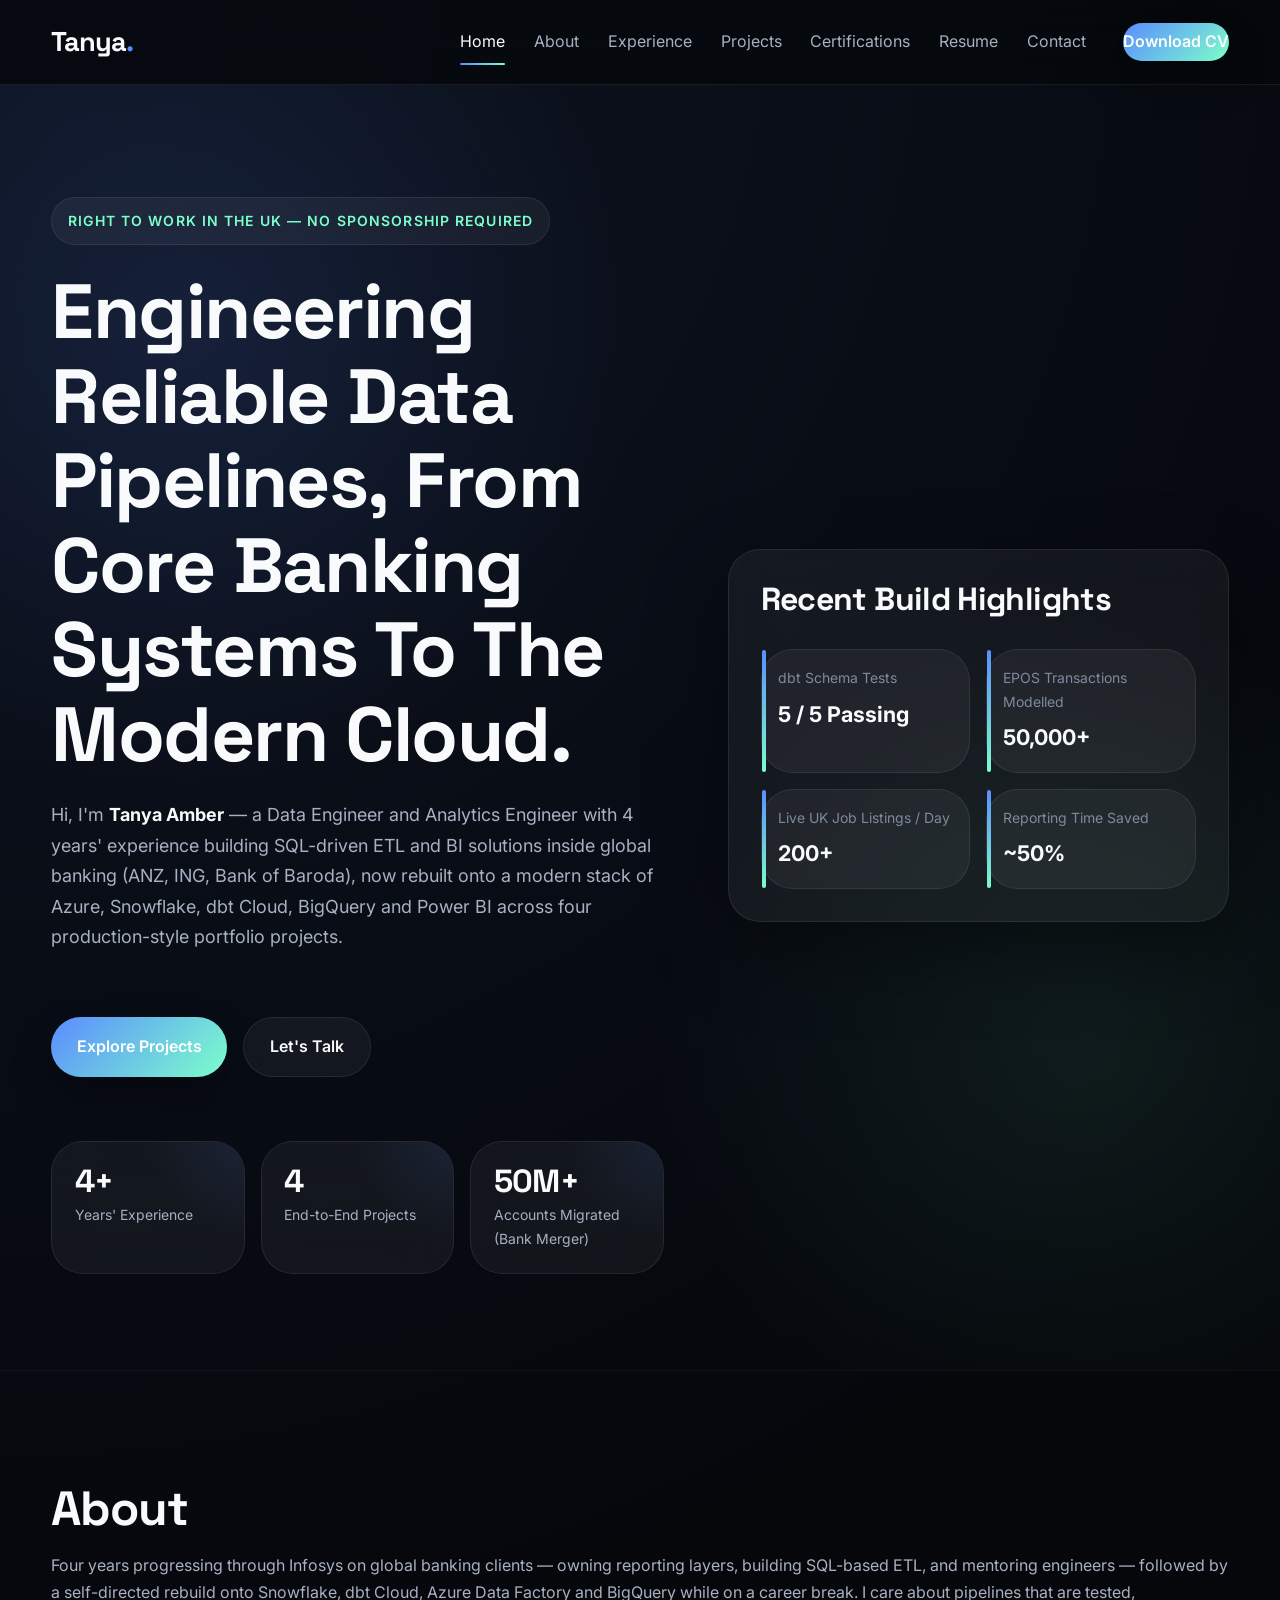
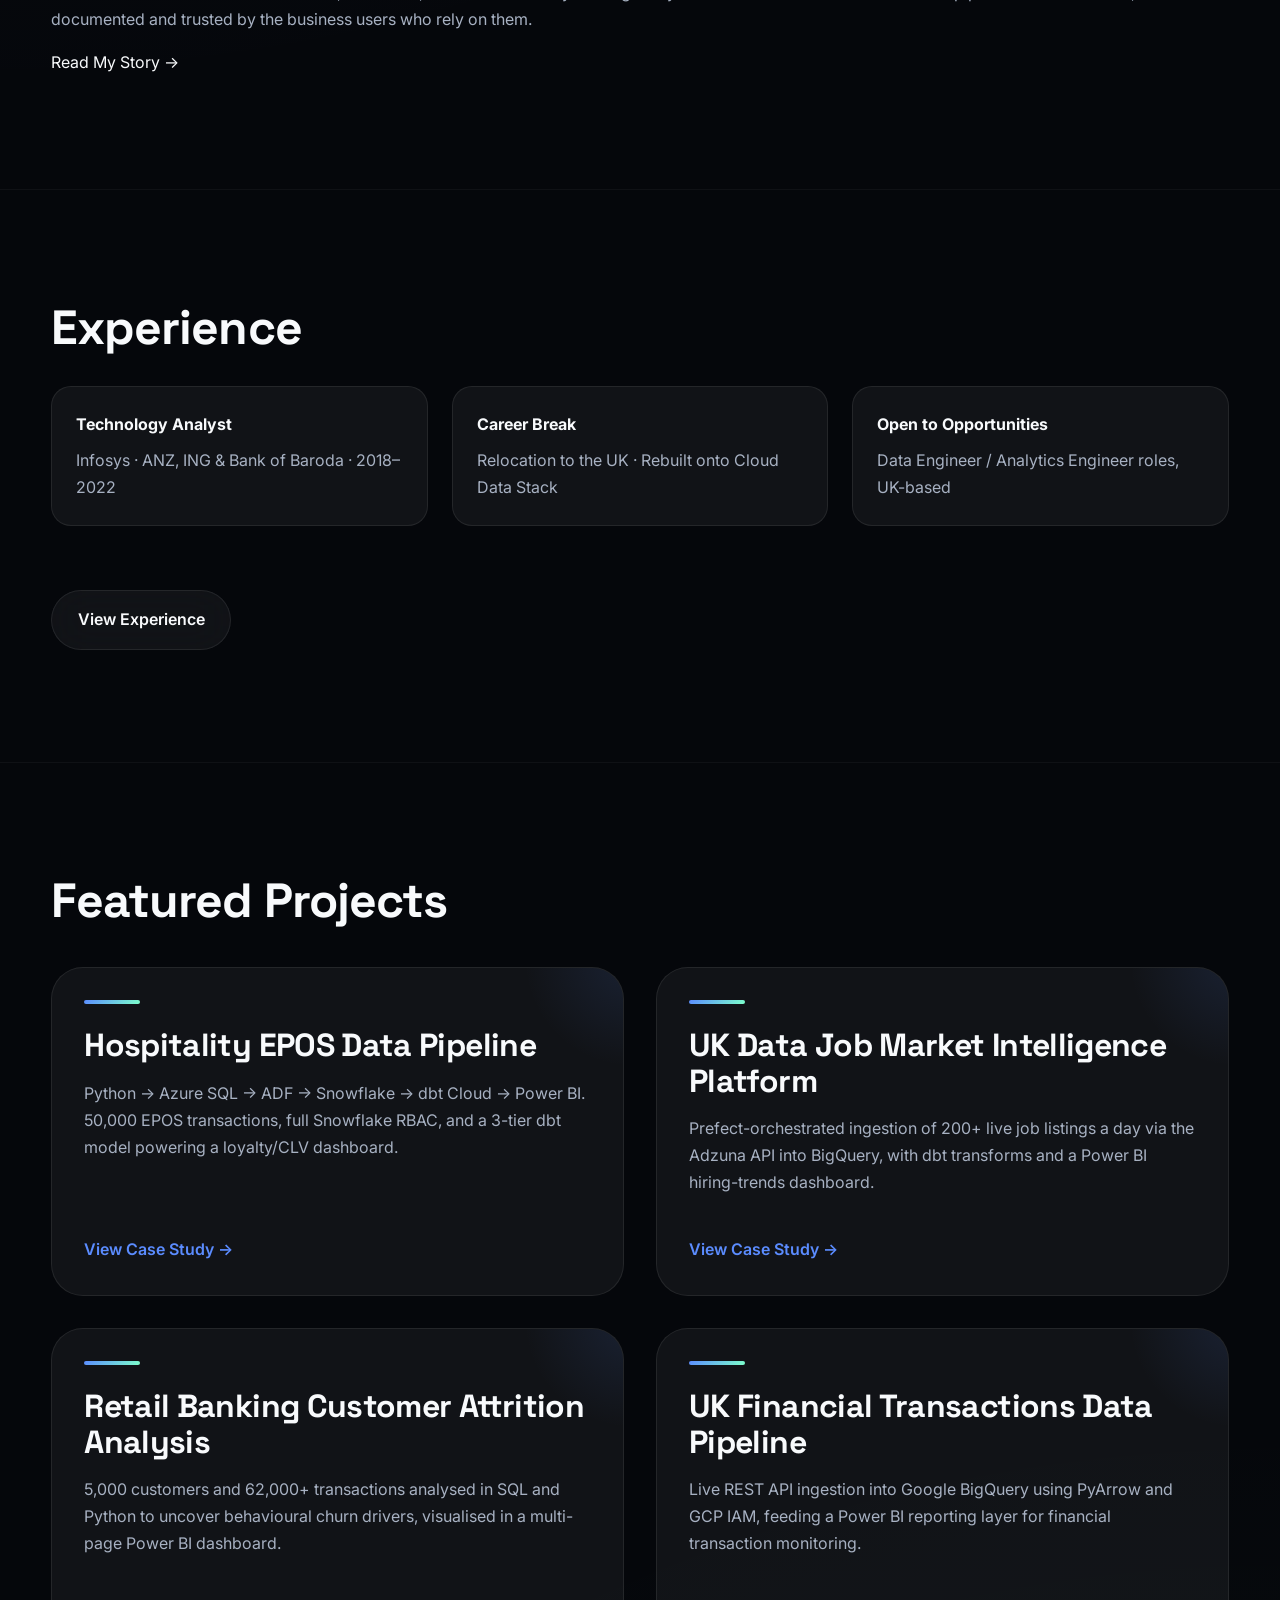
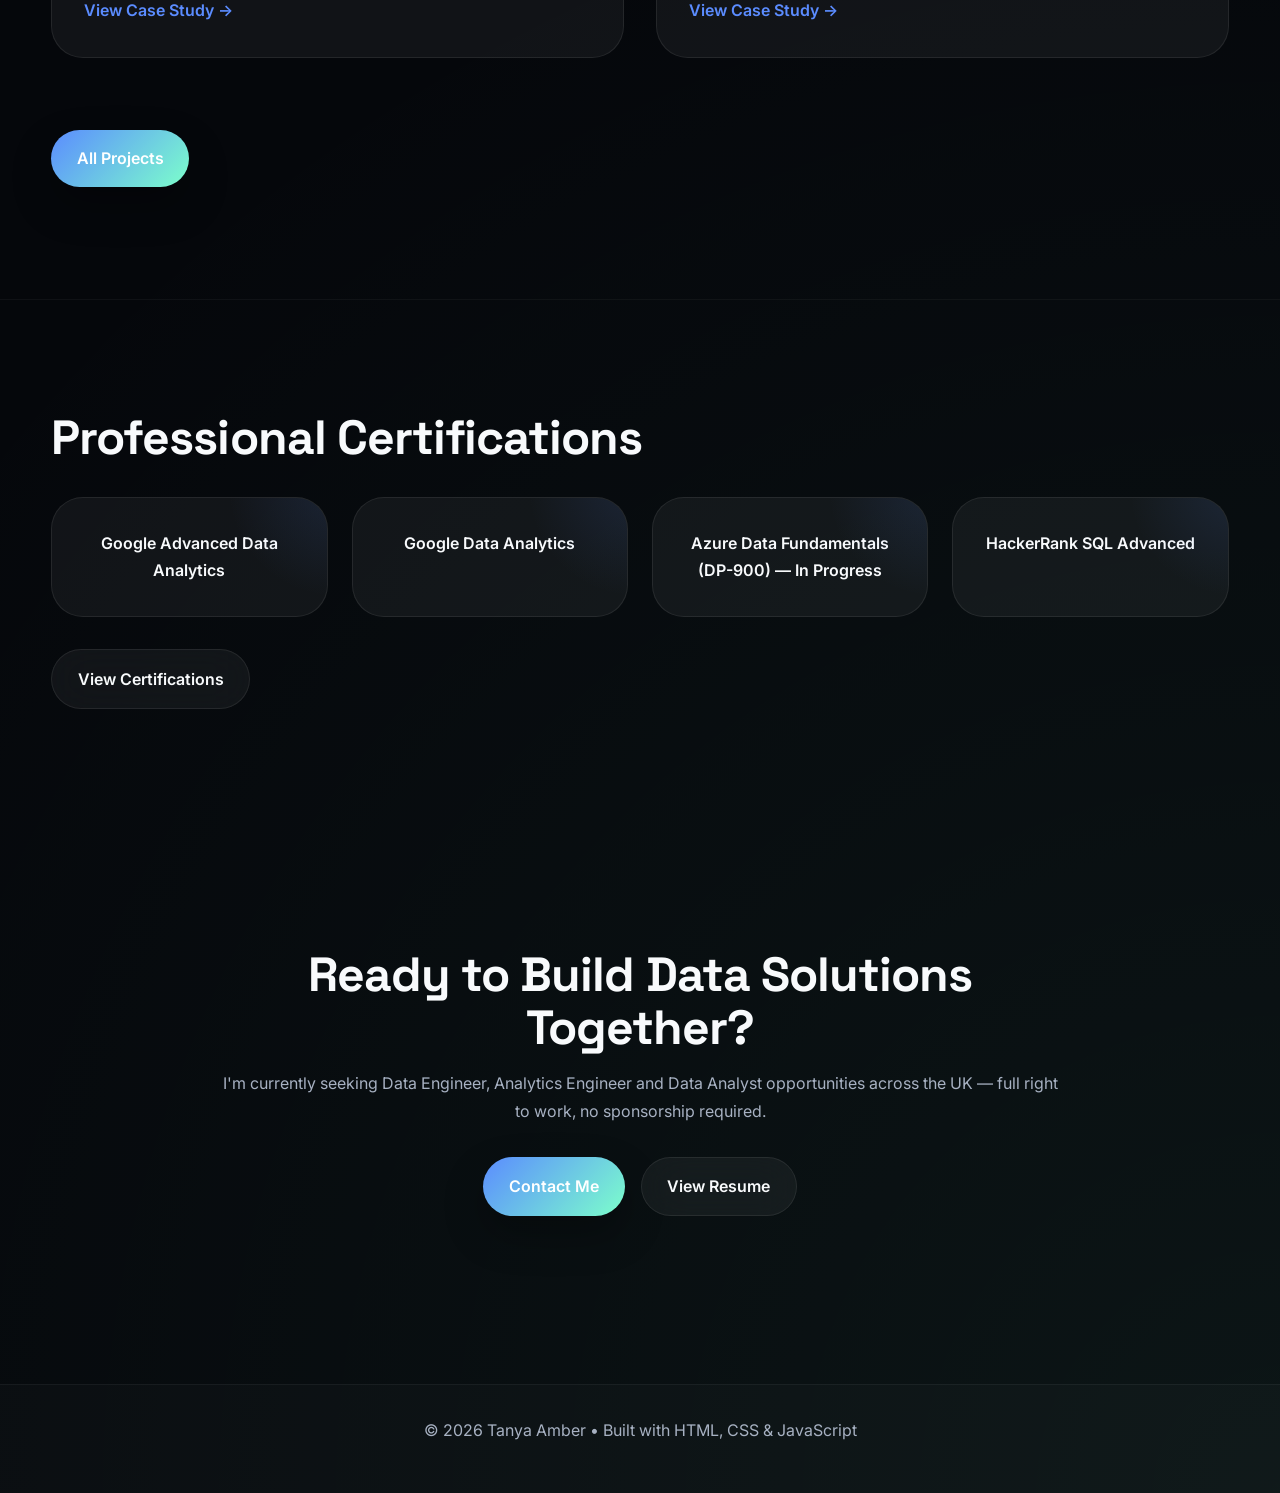
==== index.html @ 72c8accc "Initial commit" ====
<!DOCTYPE html>
<html lang="en">
<head>
<meta charset="UTF-8">
<meta name="viewport" content="width=device-width, initial-scale=1.0">
<meta name="description" content="Tanya Amber — Data Engineer & Analytics Engineer. 4 years' banking ETL experience (ANZ, ING, Bank of Baroda) plus modern cloud projects across Azure, Snowflake, dbt and Power BI. Open to UK roles, no sponsorship required.">
<title>Tanya Amber | Data Engineer & Analytics Engineer</title>

<link rel="icon" href="data:image/svg+xml,%3Csvg xmlns='http://www.w3.org/2000/svg' viewBox='0 0 64 64'%3E%3Crect width='64' height='64' rx='14' fill='%23111827'/%3E%3Ctext x='32' y='44' font-family='Arial,sans-serif' font-size='34' font-weight='700' fill='%235B8CFF' text-anchor='middle'%3ET%3C/text%3E%3C/svg%3E">

<link rel="preconnect" href="https://fonts.googleapis.com">
<link rel="preconnect" href="https://fonts.gstatic.com" crossorigin>
<link href="https://fonts.googleapis.com/css2?family=Inter:wght@300;400;500;600;700;800&family=Space+Grotesk:wght@500;600;700&display=swap" rel="stylesheet">

<link rel="stylesheet" href="css/variables.css">
<link rel="stylesheet" href="css/base.css">
<link rel="stylesheet" href="css/layout.css">
<link rel="stylesheet" href="css/components.css">
<link rel="stylesheet" href="css/home.css">
<link rel="stylesheet" href="css/responsive.css">
</head>
<body>

<header class="site-header">
<div class="container">
<a class="logo" href="index.html">Tanya<span>.</span></a>

<button class="nav-toggle" id="navToggle" aria-label="Toggle navigation" aria-expanded="false">
<span></span><span></span><span></span>
</button>

<nav id="siteNav">
<a class="active" href="index.html">Home</a>
<a href="about.html">About</a>
<a href="experience.html">Experience</a>
<a href="projects.html">Projects</a>
<a href="certifications.html">Certifications</a>
<a href="resume.html">Resume</a>
<a href="contact.html">Contact</a>
<a class="button primary nav-cta" href="assets/resume/Tanya-Amber-Resume.pdf">Download CV</a>
</nav>

</div>
</header>

<main>

<section class="hero">
<div class="container hero-grid">

<div class="hero-content">

<div class="eyebrow">RIGHT TO WORK IN THE UK — NO SPONSORSHIP REQUIRED</div>

<h1>Engineering Reliable Data Pipelines, From Core Banking Systems To The Modern Cloud.</h1>

<p class="lead">
Hi, I'm <strong>Tanya Amber</strong> — a Data Engineer and Analytics Engineer with
4 years' experience building SQL-driven ETL and BI solutions inside global banking
(ANZ, ING, Bank of Baroda), now rebuilt onto a modern stack of Azure, Snowflake,
dbt Cloud, BigQuery and Power BI across four production-style portfolio projects.
</p>

<div class="hero-actions">
<a class="button primary" href="projects.html">Explore Projects</a>
<a class="button secondary" href="contact.html">Let's Talk</a>
</div>

<div class="hero-metrics">

<div class="metric">
<h2>4+</h2>
<p>Years' Experience</p>
</div>

<div class="metric">
<h2>4</h2>
<p>End-to-End Projects</p>
</div>

<div class="metric">
<h2>50M+</h2>
<p>Accounts Migrated (Bank Merger)</p>
</div>

</div>

</div>

<div class="hero-dashboard">

<div class="dashboard">
<h3>Recent Build Highlights</h3>

<div class="kpis">
<div class="kpi">
<span>dbt Schema Tests</span>
<strong>5 / 5 Passing</strong>
</div>

<div class="kpi">
<span>EPOS Transactions Modelled</span>
<strong>50,000+</strong>
</div>

<div class="kpi">
<span>Live UK Job Listings / Day</span>
<strong>200+</strong>
</div>

<div class="kpi">
<span>Reporting Time Saved</span>
<strong>~50%</strong>
</div>
</div>

</div>

</div>

</div>
</section>

<section class="preview">
<div class="container">

<h2>About</h2>
<p>
Four years progressing through Infosys on global banking clients — owning reporting
layers, building SQL-based ETL, and mentoring engineers — followed by a self-directed
rebuild onto Snowflake, dbt Cloud, Azure Data Factory and BigQuery while on a career
break. I care about pipelines that are tested, documented and trusted by the business
users who rely on them.
</p>

<a class="text-link" href="about.html">Read My Story →</a>

</div>
</section>

<section class="preview">
<div class="container">

<h2>Experience</h2>

<div class="timeline-preview">

<div>
<strong>Technology Analyst</strong>
<p>Infosys · ANZ, ING & Bank of Baroda · 2018–2022</p>
</div>

<div>
<strong>Career Break</strong>
<p>Relocation to the UK · Rebuilt onto Cloud Data Stack</p>
</div>

<div>
<strong>Open to Opportunities</strong>
<p>Data Engineer / Analytics Engineer roles, UK-based</p>
</div>

</div>

<a class="button secondary" href="experience.html">View Experience</a>

</div>
</section>

<section class="preview">
<div class="container">

<h2>Featured Projects</h2>

<div class="project-grid">

<article class="project-card">
<h3>Hospitality EPOS Data Pipeline</h3>
<p>Python → Azure SQL → ADF → Snowflake → dbt Cloud → Power BI. 50,000 EPOS transactions, full Snowflake RBAC, and a 3-tier dbt model powering a loyalty/CLV dashboard.</p>
<a href="projects/hospitality-epos-pipeline.html">View Case Study →</a>
</article>

<article class="project-card">
<h3>UK Data Job Market Intelligence Platform</h3>
<p>Prefect-orchestrated ingestion of 200+ live job listings a day via the Adzuna API into BigQuery, with dbt transforms and a Power BI hiring-trends dashboard.</p>
<a href="projects/uk-data-job-market-platform.html">View Case Study →</a>
</article>

<article class="project-card">
<h3>Retail Banking Customer Attrition Analysis</h3>
<p>5,000 customers and 62,000+ transactions analysed in SQL and Python to uncover behavioural churn drivers, visualised in a multi-page Power BI dashboard.</p>
<a href="projects/retail-banking.html">View Case Study →</a>
</article>

<article class="project-card">
<h3>UK Financial Transactions Data Pipeline</h3>
<p>Live REST API ingestion into Google BigQuery using PyArrow and GCP IAM, feeding a Power BI reporting layer for financial transaction monitoring.</p>
<a href="projects/uk-financial-data-pipeline.html">View Case Study →</a>
</article>

</div>

<a class="button primary" href="projects.html">All Projects</a>

</div>
</section>

<section class="preview">
<div class="container">

<h2>Professional Certifications</h2>

<div class="cert-grid">
<div class="cert-card">Google Advanced Data Analytics</div>
<div class="cert-card">Google Data Analytics</div>
<div class="cert-card">Azure Data Fundamentals (DP-900) — In Progress</div>
<div class="cert-card">HackerRank SQL Advanced</div>
</div>

<a class="button secondary" href="certifications.html">View Certifications</a>

</div>
</section>

<section class="cta">
<div class="container">

<h2>Ready to Build Data Solutions Together?</h2>

<p>
I'm currently seeking Data Engineer, Analytics Engineer and Data Analyst
opportunities across the UK — full right to work, no sponsorship required.
</p>

<div class="hero-actions">
<a class="button primary" href="contact.html">Contact Me</a>
<a class="button secondary" href="resume.html">View Resume</a>
</div>

</div>
</section>

</main>

<footer class="site-footer">
<div class="container">
<p>© 2026 Tanya Amber • Built with HTML, CSS &amp; JavaScript</p>
</div>
</footer>

<script src="js/main.js"></script>
<script src="js/animations.js"></script>

</body>
</html>
---- css/variables.css ----
/* ==========================================================
   variables.css
   Premium Design System v1.0
   ========================================================== */

:root{

  /* Brand */
  --color-primary:#5B8CFF;
  --color-primary-hover:#4A79F2;
  --color-accent:#7CFFCB;

  /* Background */
  --color-bg:#05070B;
  --color-bg-soft:#0B1017;
  --color-surface:#111827;
  --color-surface-2:#182230;

  /* Text */
  --color-text:#F8FAFC;
  --color-text-muted:#A7B1C2;
  --color-text-soft:#7F8A9C;

  /* Borders */
  --color-border:rgba(255,255,255,.08);
  --color-border-strong:rgba(255,255,255,.16);

  /* Glass */
  --glass-bg:rgba(255,255,255,.05);
  --glass-bg-hover:rgba(255,255,255,.08);
  --glass-blur:22px;

  /* Gradients */
  --gradient-primary:linear-gradient(135deg,#5B8CFF 0%,#7CFFCB 100%);
  --gradient-dark:linear-gradient(180deg,#111827,#05070B);

  /* Typography */
  --font-heading:"Space Grotesk",sans-serif;
  --font-body:"Inter",sans-serif;

  --fs-xs:.75rem;
  --fs-sm:.875rem;
  --fs-base:1rem;
  --fs-lg:1.125rem;
  --fs-xl:1.35rem;
  --fs-2xl:2rem;
  --fs-3xl:3rem;
  --fs-hero:clamp(3rem,6vw,5.75rem);

  --fw-regular:400;
  --fw-medium:500;
  --fw-semibold:600;
  --fw-bold:700;
  --fw-black:800;

  /* Layout */
  --container:1240px;
  --section-padding:7rem;
  --radius-sm:12px;
  --radius-md:20px;
  --radius-lg:32px;
  --radius-pill:999px;

  /* Shadows */
  --shadow-sm:0 8px 20px rgba(0,0,0,.18);
  --shadow-md:0 18px 40px rgba(0,0,0,.28);
  --shadow-lg:0 30px 80px rgba(0,0,0,.38);

  /* Motion */
  --ease:cubic-bezier(.22,1,.36,1);
  --transition-fast:.2s var(--ease);
  --transition:.35s var(--ease);
  --transition-slow:.6s var(--ease);

  /* Layers */
  --z-bg:-10;
  --z-base:1;
  --z-header:1000;
  --z-modal:5000;
}

/* Responsive scales */
@media (max-width:1024px){
  :root{
    --section-padding:5rem;
    --fs-hero:clamp(2.5rem,8vw,4.5rem);
  }
}

@media (max-width:768px){
  :root{
    --section-padding:4rem;
    --container:92vw;
  }
}
---- css/base.css ----
/* ==========================================================
   base.css
   Global Reset & Foundation
   Depends on: variables.css
   ========================================================== */

/* ---------- Reset ---------- */

*,
*::before,
*::after{
    margin:0;
    padding:0;
    box-sizing:border-box;
}

html{
    scroll-behavior:smooth;
    -webkit-text-size-adjust:100%;
}

body{
    font-family:var(--font-body);
    font-size:var(--fs-base);
    font-weight:var(--fw-regular);
    line-height:1.7;
    color:var(--color-text);
    background:
        radial-gradient(circle at top left, rgba(91,140,255,.10), transparent 35%),
        radial-gradient(circle at bottom right, rgba(124,255,203,.06), transparent 35%),
        var(--color-bg);
    overflow-x:hidden;
    min-height:100vh;
    text-rendering:optimizeLegibility;
}

/* ---------- Media ---------- */

img,
picture,
svg,
video{
    display:block;
    max-width:100%;
}

img{
    height:auto;
}

/* ---------- Links ---------- */

a{
    color:inherit;
    text-decoration:none;
    transition:var(--transition);
}

/* ---------- Lists ---------- */

ul,
ol{
    list-style:none;
}

/* ---------- Forms ---------- */

button,
input,
textarea,
select{
    font:inherit;
}

button{
    border:none;
    background:none;
    cursor:pointer;
}

input,
textarea,
select{
    background:transparent;
    color:inherit;
    outline:none;
}

/* ---------- Typography ---------- */

h1,h2,h3,h4,h5,h6{
    font-family:var(--font-heading);
    font-weight:var(--fw-bold);
    line-height:1.1;
    letter-spacing:-.02em;
}

h1{font-size:var(--fs-hero);}
h2{font-size:var(--fs-3xl);}
h3{font-size:var(--fs-2xl);}
h4{font-size:var(--fs-xl);}

p{
    color:var(--color-text-muted);
    margin-bottom:1rem;
}

strong{
    color:var(--color-text);
}

/* ---------- Selection ---------- */

::selection{
    background:var(--color-primary);
    color:#fff;
}

/* ---------- Scrollbar ---------- */

::-webkit-scrollbar{
    width:10px;
}

::-webkit-scrollbar-track{
    background:var(--color-bg-soft);
}

::-webkit-scrollbar-thumb{
    background:var(--color-primary);
    border-radius:999px;
}

::-webkit-scrollbar-thumb:hover{
    background:var(--color-primary-hover);
}

/* ---------- Layout ---------- */

.container{
    width:min(var(--container),92%);
    margin-inline:auto;
}

section{
    padding-block:var(--section-padding);
}

.lead{
    max-width:760px;
    font-size:var(--fs-lg);
    color:var(--color-text-muted);
}

.eyebrow{
    display:inline-flex;
    align-items:center;
    gap:.5rem;
    padding:.7rem 1rem;
    margin-bottom:1.5rem;
    border-radius:var(--radius-pill);
    border:1px solid var(--color-border);
    background:var(--glass-bg);
    backdrop-filter:blur(var(--glass-blur));
    color:var(--color-accent);
    font-size:var(--fs-sm);
    font-weight:var(--fw-semibold);
    letter-spacing:.08em;
    text-transform:uppercase;
}

/* ---------- Buttons ---------- */

.button{
    display:inline-flex;
    align-items:center;
    justify-content:center;
    gap:.6rem;
    padding:.95rem 1.6rem;
    border-radius:var(--radius-pill);
    font-weight:var(--fw-semibold);
    transition:var(--transition);
}

.button.primary{
    color:#fff;
    background:var(--gradient-primary);
    box-shadow:var(--shadow-md);
}

.button.primary:hover{
    transform:translateY(-3px);
}

.button.secondary{
    border:1px solid var(--color-border);
    background:var(--glass-bg);
    backdrop-filter:blur(var(--glass-blur));
}

.button.secondary:hover{
    background:var(--glass-bg-hover);
    transform:translateY(-3px);
}

/* ---------- Glass Utility ---------- */

.glass-card{
    background:var(--glass-bg);
    border:1px solid var(--color-border);
    border-radius:var(--radius-lg);
    backdrop-filter:blur(var(--glass-blur));
    box-shadow:var(--shadow-sm);
}

/* ---------- Focus ---------- */

a:focus-visible,
button:focus-visible{
    outline:2px solid var(--color-accent);
    outline-offset:4px;
}
---- css/layout.css ----
/* ==========================================================
   layout.css
   Global Layout & Page Structure
   Depends on: variables.css + base.css
   ========================================================== */

/* ---------- Header ---------- */

.site-header{
    position:sticky;
    top:0;
    z-index:var(--z-header);
    backdrop-filter:blur(var(--glass-blur));
    background:rgba(5,7,11,.72);
    border-bottom:1px solid var(--color-border);
}

.site-header .container{
    display:flex;
    align-items:center;
    justify-content:space-between;
    min-height:84px;
    gap:2rem;
}

.logo{
    font-family:var(--font-heading);
    font-size:1.7rem;
    font-weight:var(--fw-bold);
    letter-spacing:-.04em;
}

.logo span{
    color:var(--color-primary);
}

.site-header nav{
    display:flex;
    align-items:center;
    gap:1.8rem;
    margin-left:auto;
}

.site-header nav a{
    color:var(--color-text-muted);
    position:relative;
    padding:.35rem 0;
    transition:var(--transition);
}

.site-header nav a:hover,
.site-header nav a.active{
    color:var(--color-text);
}

.site-header nav a::after{
    content:"";
    position:absolute;
    left:0;
    bottom:-4px;
    width:0;
    height:2px;
    border-radius:999px;
    background:var(--gradient-primary);
    transition:var(--transition-fast);
}

.site-header nav a:hover::after,
.site-header nav a.active::after{
    width:100%;
}

.site-header nav a.nav-cta{
    margin-left:.5rem;
}

.site-header nav a.nav-cta::after{
    content:none;
}

/* ---------- Mobile Nav Toggle ---------- */

.nav-toggle{
    display:none;
    flex-direction:column;
    justify-content:center;
    gap:5px;
    width:40px;
    height:40px;
    background:none;
    border:1px solid var(--color-border-strong);
    border-radius:var(--radius-sm);
    cursor:pointer;
    padding:0;
    align-items:center;
    z-index:1200;
}

.nav-toggle span{
    display:block;
    width:18px;
    height:2px;
    border-radius:2px;
    background:var(--color-text);
    transition:var(--transition-fast);
}

.nav-toggle.open span:nth-child(1){
    transform:translateY(7px) rotate(45deg);
}

.nav-toggle.open span:nth-child(2){
    opacity:0;
}

.nav-toggle.open span:nth-child(3){
    transform:translateY(-7px) rotate(-45deg);
}

body.nav-locked{
    overflow:hidden;
}

@media (max-width:900px){

    .nav-toggle{
        display:flex;
    }

    .site-header .container{
        flex-wrap:nowrap;
        padding:1rem 0;
    }

    .site-header nav{
        position:fixed;
        top:73px;
        left:0;
        right:0;
        bottom:0;
        width:100%;
        margin:0;
        flex-direction:column;
        align-items:flex-start;
        gap:0;
        padding:1rem 6vw 2rem;
        background:rgba(5,7,11,.98);
        backdrop-filter:blur(var(--glass-blur));
        border-top:1px solid var(--color-border);
        transform:translateY(-12px);
        opacity:0;
        pointer-events:none;
        transition:var(--transition);
        overflow-y:auto;
    }

    .site-header nav.open{
        transform:translateY(0);
        opacity:1;
        pointer-events:auto;
    }

    .site-header nav a{
        width:100%;
        padding:1rem 0;
        border-bottom:1px solid var(--color-border);
        font-size:var(--fs-lg);
    }

    .site-header nav .button{
        margin-top:1.5rem;
        width:100%;
        text-align:center;
    }
}

/* ---------- Hero ---------- */

.page-hero,
.hero{
    padding-top:7rem;
    padding-bottom:6rem;
}

.hero-grid{
    display:grid;
    grid-template-columns:1.1fr .9fr;
    align-items:center;
    gap:4rem;
}

.hero-content{
    display:flex;
    flex-direction:column;
    align-items:flex-start;
}

.hero-actions{
    display:flex;
    flex-wrap:wrap;
    gap:1rem;
    margin:2rem 0;
}

.hero-metrics{
    display:grid;
    grid-template-columns:repeat(3,1fr);
    gap:1rem;
    width:100%;
    margin-top:1.5rem;
}

.metric{
    padding:1.4rem;
    border-radius:var(--radius-md);
    background:var(--glass-bg);
    border:1px solid var(--color-border);
    backdrop-filter:blur(var(--glass-blur));
}

.metric h2{
    font-size:2rem;
    margin-bottom:.25rem;
}

.metric p{
    margin:0;
    font-size:var(--fs-sm);
}

/* ---------- Dashboard ---------- */

.hero-dashboard{
    display:flex;
    justify-content:center;
}

.dashboard{
    width:min(100%,520px);
    padding:2rem;
    border-radius:var(--radius-lg);
    background:var(--glass-bg);
    border:1px solid var(--color-border);
    backdrop-filter:blur(var(--glass-blur));
    box-shadow:var(--shadow-lg);
}

.kpis{
    display:grid;
    grid-template-columns:repeat(2,1fr);
    gap:1rem;
    margin-top:1.5rem;
}

.kpi{
    padding:1rem;
    border-radius:var(--radius-md);
    background:rgba(255,255,255,.03);
    border:1px solid rgba(255,255,255,.05);
}

.kpi span{
    display:block;
    color:var(--color-text-soft);
    font-size:var(--fs-sm);
    margin-bottom:.35rem;
}

.kpi strong{
    font-size:1.35rem;
}

/* ---------- Generic Sections ---------- */

.preview{
    border-top:1px solid rgba(255,255,255,.04);
}

.two-column{
    display:grid;
    grid-template-columns:1.2fr .8fr;
    gap:4rem;
    align-items:start;
}

/* ---------- Project Grid ---------- */

.project-grid{
    display:grid;
    grid-template-columns:repeat(2,minmax(0,1fr));
    gap:2rem;
    margin:2.5rem 0;
}

.project-card{
    padding:2rem;
    border-radius:var(--radius-lg);
    background:var(--glass-bg);
    border:1px solid var(--color-border);
    transition:var(--transition);
}

.project-card:hover{
    transform:translateY(-6px);
    box-shadow:var(--shadow-md);
    border-color:var(--color-border-strong);
}

.project-card h3{
    margin-bottom:1rem;
}

.project-card a{
    color:var(--color-primary);
    font-weight:var(--fw-semibold);
}

/* ---------- Timeline ---------- */

.timeline-preview{
    display:grid;
    grid-template-columns:repeat(3,1fr);
    gap:1.5rem;
    margin:2rem 0;
}

.timeline-preview > div{
    padding:1.5rem;
    border-radius:var(--radius-md);
    background:var(--glass-bg);
    border:1px solid var(--color-border);
}

/* ---------- Cards ---------- */

.cards,
.cert-grid,
.future-grid,
.roadmap,
.contact-grid{
    display:grid;
    gap:1.5rem;
}

.cards,
.cert-grid,
.future-grid{
    grid-template-columns:repeat(auto-fit,minmax(240px,1fr));
}

.contact-grid{
    grid-template-columns:repeat(2,minmax(0,1fr));
}

/* ---------- Footer ---------- */

.site-footer{
    border-top:1px solid rgba(255,255,255,.05);
    padding:2rem 0;
    text-align:center;
    color:var(--color-text-soft);
    background:rgba(255,255,255,.015);
}
---- css/components.css ----
/* ==========================================================
   components.css
   Reusable UI Components
   Depends on: variables.css + base.css + layout.css
   ========================================================== */

/* ---------- Section Heading ---------- */

.section-header{
    max-width:760px;
    margin:0 auto 4rem;
    text-align:center;
}

.section-header h2{
    margin:1rem 0;
}

.section-header p{
    max-width:640px;
    margin:0 auto;
}

/* ---------- Glass Card ---------- */

.glass-card{
    position:relative;
    overflow:hidden;
    padding:2rem;
    transition:var(--transition);
}

.glass-card::before{
    content:"";
    position:absolute;
    inset:0;
    background:linear-gradient(
        135deg,
        rgba(255,255,255,.06),
        transparent 60%
    );
    pointer-events:none;
}

.glass-card:hover{
    transform:translateY(-8px);
    box-shadow:var(--shadow-lg);
}

/* ---------- Badge ---------- */

.badge{
    display:inline-flex;
    align-items:center;
    gap:.5rem;
    padding:.45rem .85rem;
    border-radius:999px;
    background:rgba(91,140,255,.12);
    color:var(--color-primary);
    border:1px solid rgba(91,140,255,.2);
    font-size:var(--fs-sm);
    font-weight:var(--fw-semibold);
}

/* ---------- Technology Chips ---------- */

.tech-stack{
    display:flex;
    flex-wrap:wrap;
    gap:.75rem;
    margin:1.5rem 0;
}

.tech-stack span{
    padding:.55rem .9rem;
    border-radius:999px;
    background:var(--glass-bg);
    border:1px solid var(--color-border);
    color:var(--color-text-muted);
    font-size:var(--fs-sm);
    transition:var(--transition);
}

.tech-stack span:hover{
    border-color:var(--color-primary);
    color:var(--color-text);
    transform:translateY(-2px);
}

/* ---------- Feature Cards ---------- */

.card{
    padding:2rem;
    background:var(--glass-bg);
    border:1px solid var(--color-border);
    border-radius:var(--radius-lg);
    transition:var(--transition);
}

.card:hover{
    transform:translateY(-6px);
    border-color:var(--color-border-strong);
    box-shadow:var(--shadow-md);
}

.card h3{
    margin-bottom:1rem;
}

/* ---------- KPI ---------- */

.metric,
.kpi,
.insight-card,
.future-card,
.roadmap-item,
.cert-card,
.certificate-card{
    background:var(--glass-bg);
    border:1px solid var(--color-border);
    border-radius:var(--radius-lg);
    transition:var(--transition);
}

.metric:hover,
.kpi:hover,
.insight-card:hover,
.future-card:hover,
.roadmap-item:hover,
.cert-card:hover,
.certificate-card:hover{
    transform:translateY(-5px);
    box-shadow:var(--shadow-md);
}

/* ---------- Timeline ---------- */

.timeline-item{
    display:grid;
    grid-template-columns:160px 1fr;
    gap:2rem;
    margin-bottom:3rem;
}

.timeline-item .year{
    font-family:var(--font-heading);
    font-weight:var(--fw-bold);
    color:var(--color-primary);
}

.timeline-item .content{
    padding:2rem;
    background:var(--glass-bg);
    border:1px solid var(--color-border);
    border-radius:var(--radius-lg);
}

/* ---------- Forms ---------- */

.form-group{
    display:flex;
    flex-direction:column;
    gap:.6rem;
    margin-bottom:1.4rem;
}

.form-group label{
    color:var(--color-text);
    font-weight:var(--fw-medium);
}

.form-group input,
.form-group textarea{
    padding:1rem 1.1rem;
    border-radius:var(--radius-md);
    border:1px solid var(--color-border);
    background:rgba(255,255,255,.03);
    transition:var(--transition);
}

.form-group textarea{
    resize:vertical;
    min-height:160px;
}

.form-group input:focus,
.form-group textarea:focus{
    border-color:var(--color-primary);
    box-shadow:0 0 0 3px rgba(91,140,255,.15);
}

/* ---------- Tables ---------- */

.table{
    width:100%;
    border-collapse:collapse;
}

.table th,
.table td{
    padding:1rem;
    border-bottom:1px solid rgba(255,255,255,.06);
    text-align:left;
}

/* ---------- Utilities ---------- */

.text-center{text-align:center;}
.mt-1{margin-top:1rem;}
.mt-2{margin-top:2rem;}
.mt-3{margin-top:3rem;}
.mb-1{margin-bottom:1rem;}
.mb-2{margin-bottom:2rem;}
.mb-3{margin-bottom:3rem;}
.w-100{width:100%;}
---- css/home.css ----
/* ==========================================================
   home.css
   Homepage Styles
   Depends on: variables.css, base.css, layout.css, components.css
   ========================================================== */

/* ---------- Hero ---------- */

.hero{
    position:relative;
    overflow:hidden;
    min-height:calc(100vh - 84px);
    display:flex;
    align-items:center;
}

.hero::before{
    content:"";
    position:absolute;
    inset:0;
    background:
        radial-gradient(circle at 15% 20%, rgba(91,140,255,.12), transparent 30%),
        radial-gradient(circle at 85% 75%, rgba(124,255,203,.08), transparent 30%);
    pointer-events:none;
}

.hero-content{
    position:relative;
    z-index:2;
}

.hero h1{
    max-width:760px;
    margin-bottom:1.5rem;
}

.hero .lead{
    margin-bottom:2rem;
}

.hero-actions{
    margin-bottom:2.5rem;
}

.hero-dashboard{
    position:relative;
}

.dashboard{
    position:relative;
}

.dashboard::after{
    content:"";
    position:absolute;
    inset:-1px;
    border-radius:inherit;
    border:1px solid rgba(255,255,255,.05);
    pointer-events:none;
}

.kpis{
    margin-top:2rem;
}

.kpi{
    position:relative;
}

.kpi::before{
    content:"";
    position:absolute;
    top:0;
    left:0;
    width:4px;
    height:100%;
    border-radius:4px;
    background:var(--gradient-primary);
}

/* ---------- Preview Sections ---------- */

.preview{
    position:relative;
}

.preview h2{
    margin-bottom:1rem;
}

.preview .button{
    margin-top:2rem;
}

/* ---------- Timeline Preview ---------- */

.timeline-preview strong{
    display:block;
    margin-bottom:.5rem;
}

.timeline-preview p{
    margin:0;
}

/* ---------- Homepage Project Cards ---------- */

.project-card{
    display:flex;
    flex-direction:column;
    justify-content:space-between;
    min-height:240px;
}

.project-card::before{
    content:"";
    display:block;
    width:56px;
    height:4px;
    border-radius:999px;
    margin-bottom:1.5rem;
    background:var(--gradient-primary);
}

.project-card p{
    flex:1;
}

.project-card a{
    margin-top:1.5rem;
    display:inline-flex;
    align-items:center;
    gap:.5rem;
}

/* ---------- Certification Cards ---------- */

.cert-grid{
    margin-top:2rem;
}

.cert-card{
    padding:2rem;
    text-align:center;
    font-weight:var(--fw-semibold);
}

/* ---------- CTA ---------- */

.cta{
    text-align:center;
    padding-block:8rem;
}

.cta .container{
    max-width:840px;
}

.cta h2{
    margin-bottom:1rem;
}

.cta .hero-actions{
    justify-content:center;
    margin-top:2rem;
}

/* ---------- Decorative ---------- */

.metric,
.project-card,
.cert-card,
.dashboard{
    position:relative;
    overflow:hidden;
}

.metric::after,
.project-card::after,
.cert-card::after{
    content:"";
    position:absolute;
    width:220px;
    height:220px;
    right:-120px;
    top:-120px;
    border-radius:50%;
    background:radial-gradient(circle, rgba(91,140,255,.12), transparent 70%);
    pointer-events:none;
}
---- css/responsive.css ----
/* ==========================================================
   responsive.css
   Responsive Layout
   ========================================================== */

/* ---------- Large Tablets ---------- */
@media (max-width:1200px){

    .hero-grid,
    .featured-project,
    .featured-project.reverse,
    .two-column{
        grid-template-columns:1fr;
        gap:3rem;
    }

    .featured-project.reverse .project-preview,
    .featured-project.reverse .project-image{
        order:initial;
    }

    .hero-dashboard{
        max-width:700px;
        margin:0 auto;
    }

    .site-header .container{
        flex-wrap:wrap;
        padding:1rem 0;
    }

    .site-header nav{
        width:100%;
        justify-content:center;
        flex-wrap:wrap;
        margin-left:0;
    }
}

/* ---------- Tablets ---------- */
@media (max-width:992px){

    section{
        padding-block:5rem;
    }

    .hero{
        min-height:auto;
    }

    .hero h1{
        font-size:clamp(2.5rem,8vw,4rem);
    }

    .hero-metrics,
    .timeline-preview,
    .project-grid,
    .cards,
    .future-grid,
    .cert-grid,
    .roadmap,
    .contact-grid,
    .certifications-grid .container{
        grid-template-columns:1fr;
    }

    .dashboard{
        width:100%;
    }

    .actions,
    .hero-actions,
    .cta-buttons{
        justify-content:flex-start;
        flex-wrap:wrap;
    }
}

/* ---------- Mobile ---------- */
@media (max-width:768px){

    .container{
        width:92%;
    }

    .site-header .container{
        min-height:auto;
    }

    .logo{
        width:100%;
        text-align:center;
        margin-bottom:.75rem;
    }

    .site-header nav{
        gap:1rem;
        font-size:.95rem;
    }

    .button{
        width:100%;
    }

    .hero-actions{
        width:100%;
    }

    .metric,
    .project-card,
    .certificate-card,
    .glass-card,
    .timeline-item .content{
        padding:1.5rem;
    }

    .project-image{
        min-height:220px;
    }

    .insights{
        grid-template-columns:1fr;
    }

    .project-navigation{
        flex-direction:column;
    }

    h1{
        line-height:1.1;
    }

    h2{
        font-size:2rem;
    }

    .lead{
        font-size:1rem;
    }
}

/* ---------- Small Phones ---------- */
@media (max-width:480px){

    .site-header nav{
        flex-direction:column;
    }

    .eyebrow{
        font-size:.7rem;
        padding:.55rem .8rem;
    }

    .metric h2{
        font-size:1.5rem;
    }

    .dashboard{
        padding:1.25rem;
    }

    .kpis{
        grid-template-columns:1fr;
    }

    .project-image{
        min-height:180px;
        font-size:1rem;
    }

    .footer,
    .site-footer{
        text-align:center;
    }
}
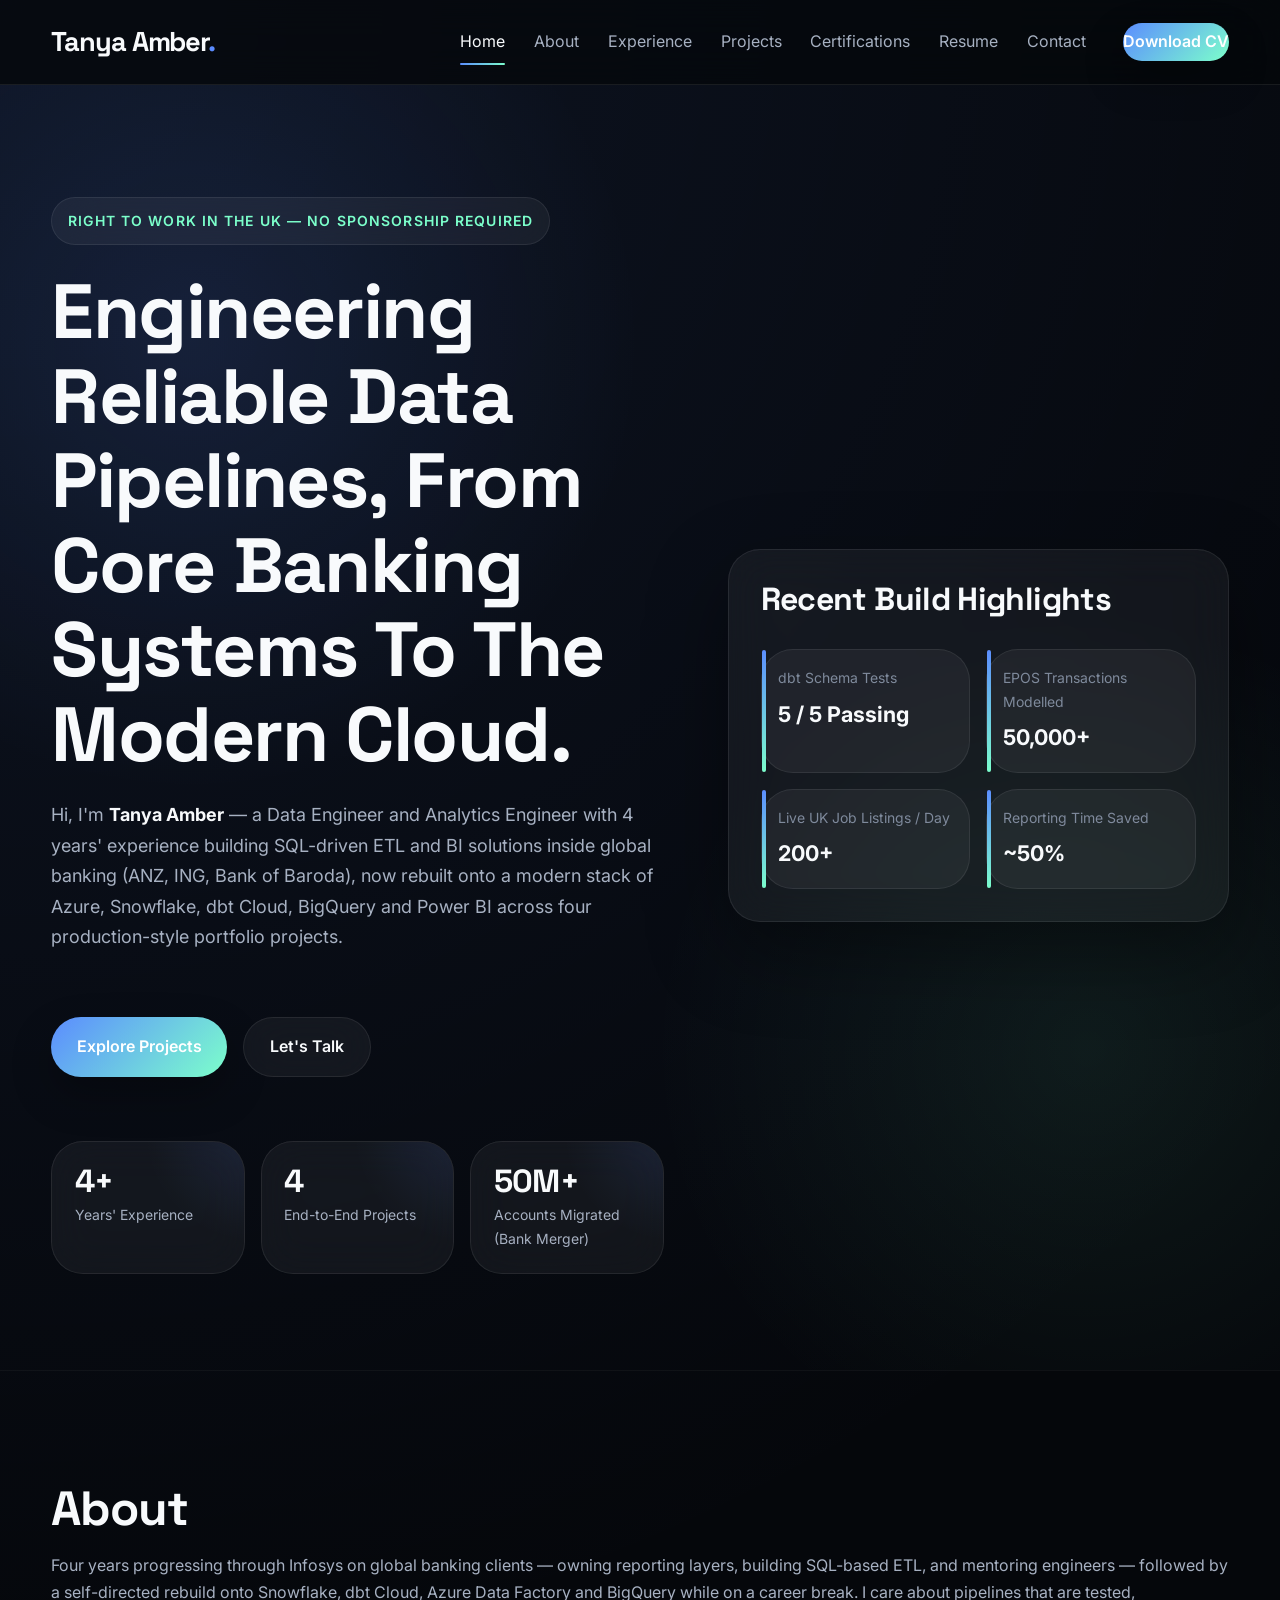
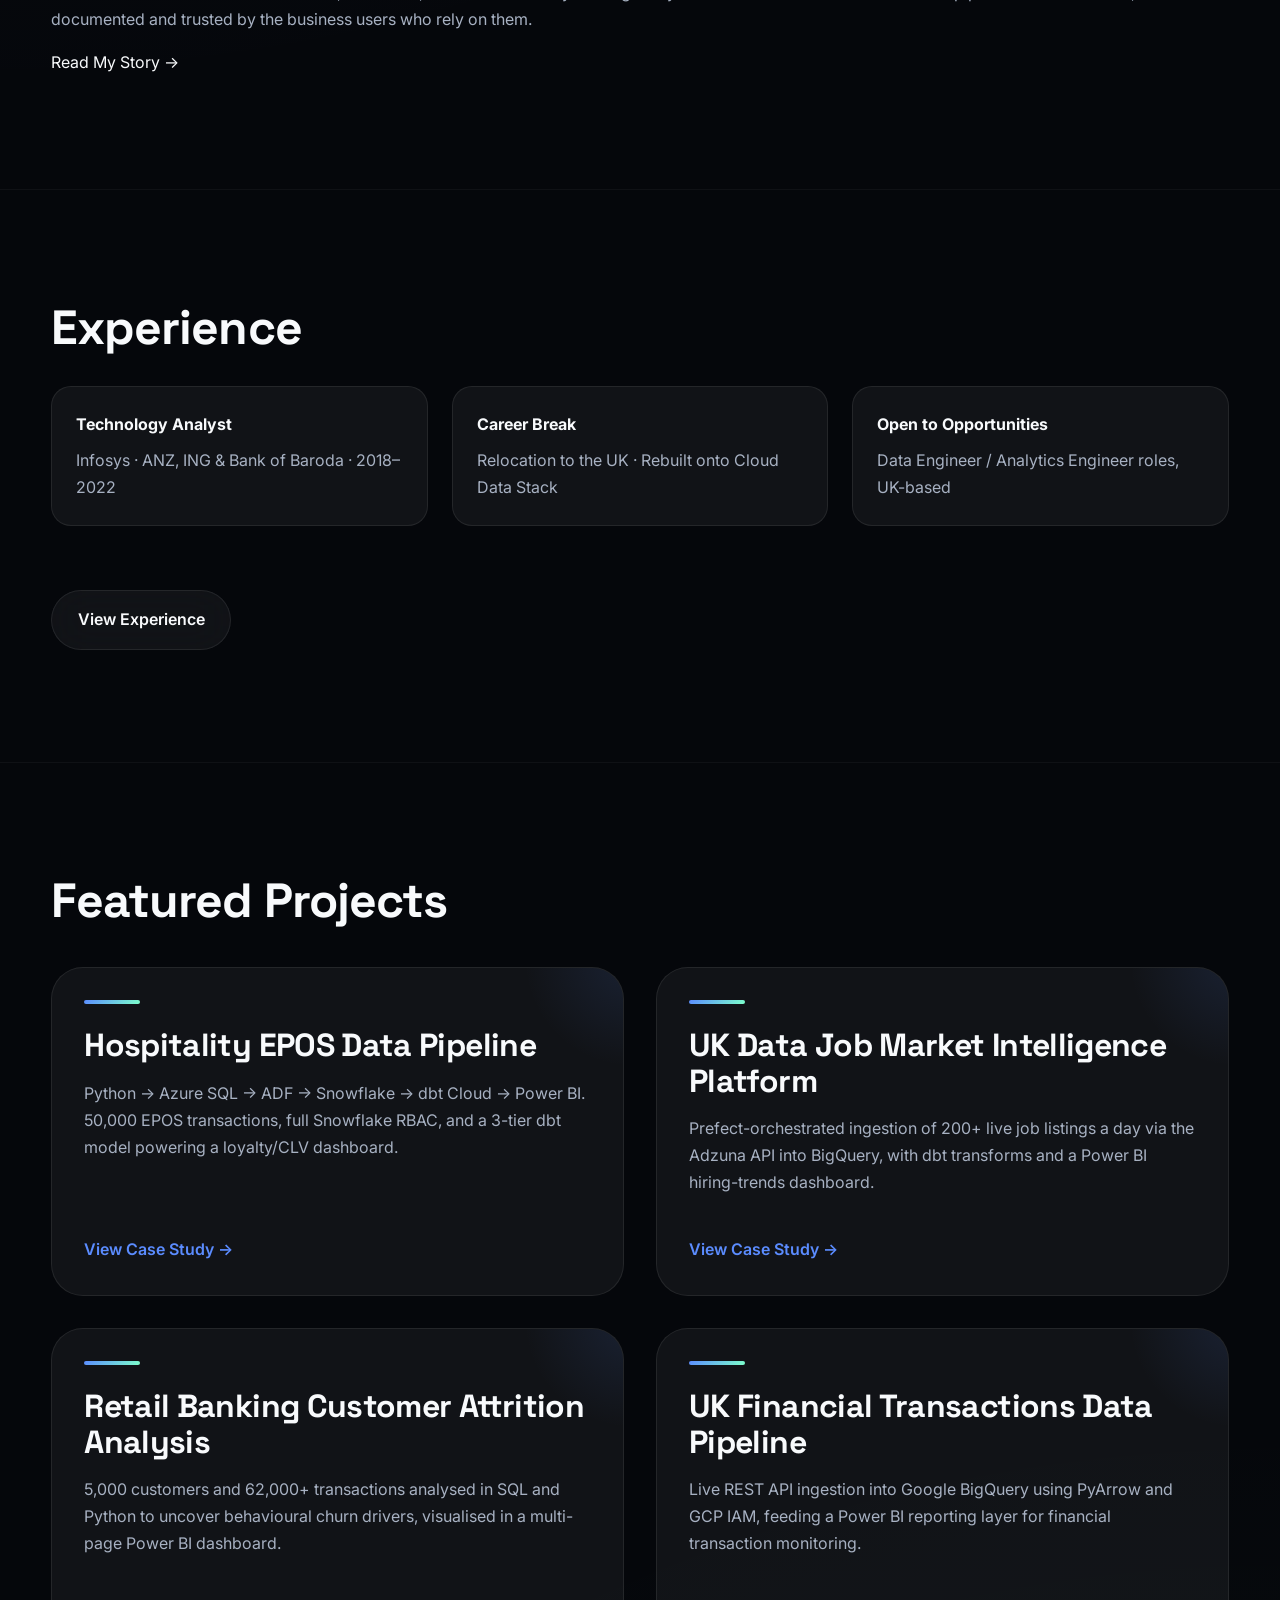
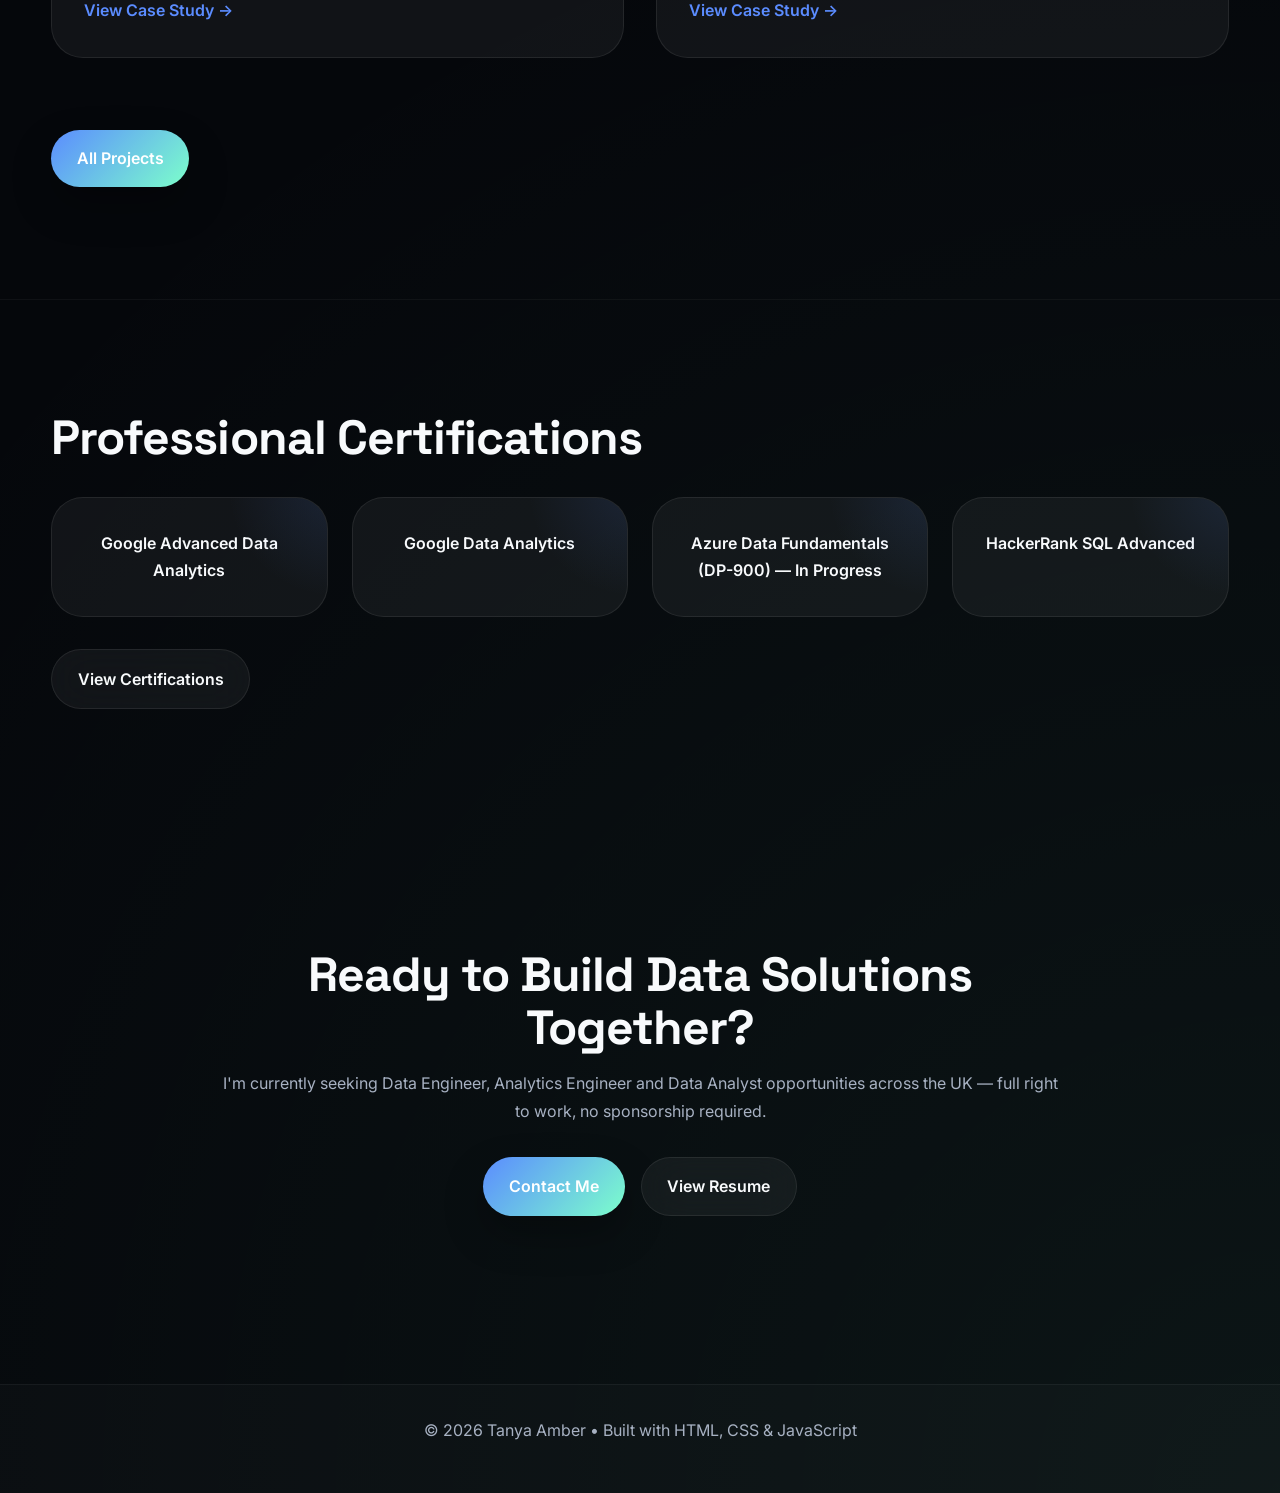
==== commit c99d3baa: "Update logo to full name" ====
--- a/index.html
+++ b/index.html
@@ -23,7 +23,7 @@
 
 <header class="site-header">
 <div class="container">
-<a class="logo" href="index.html">Tanya<span>.</span></a>
+<a class="logo" href="index.html">Tanya Amber<span>.</span></a>
 
 <button class="nav-toggle" id="navToggle" aria-label="Toggle navigation" aria-expanded="false">
 <span></span><span></span><span></span>
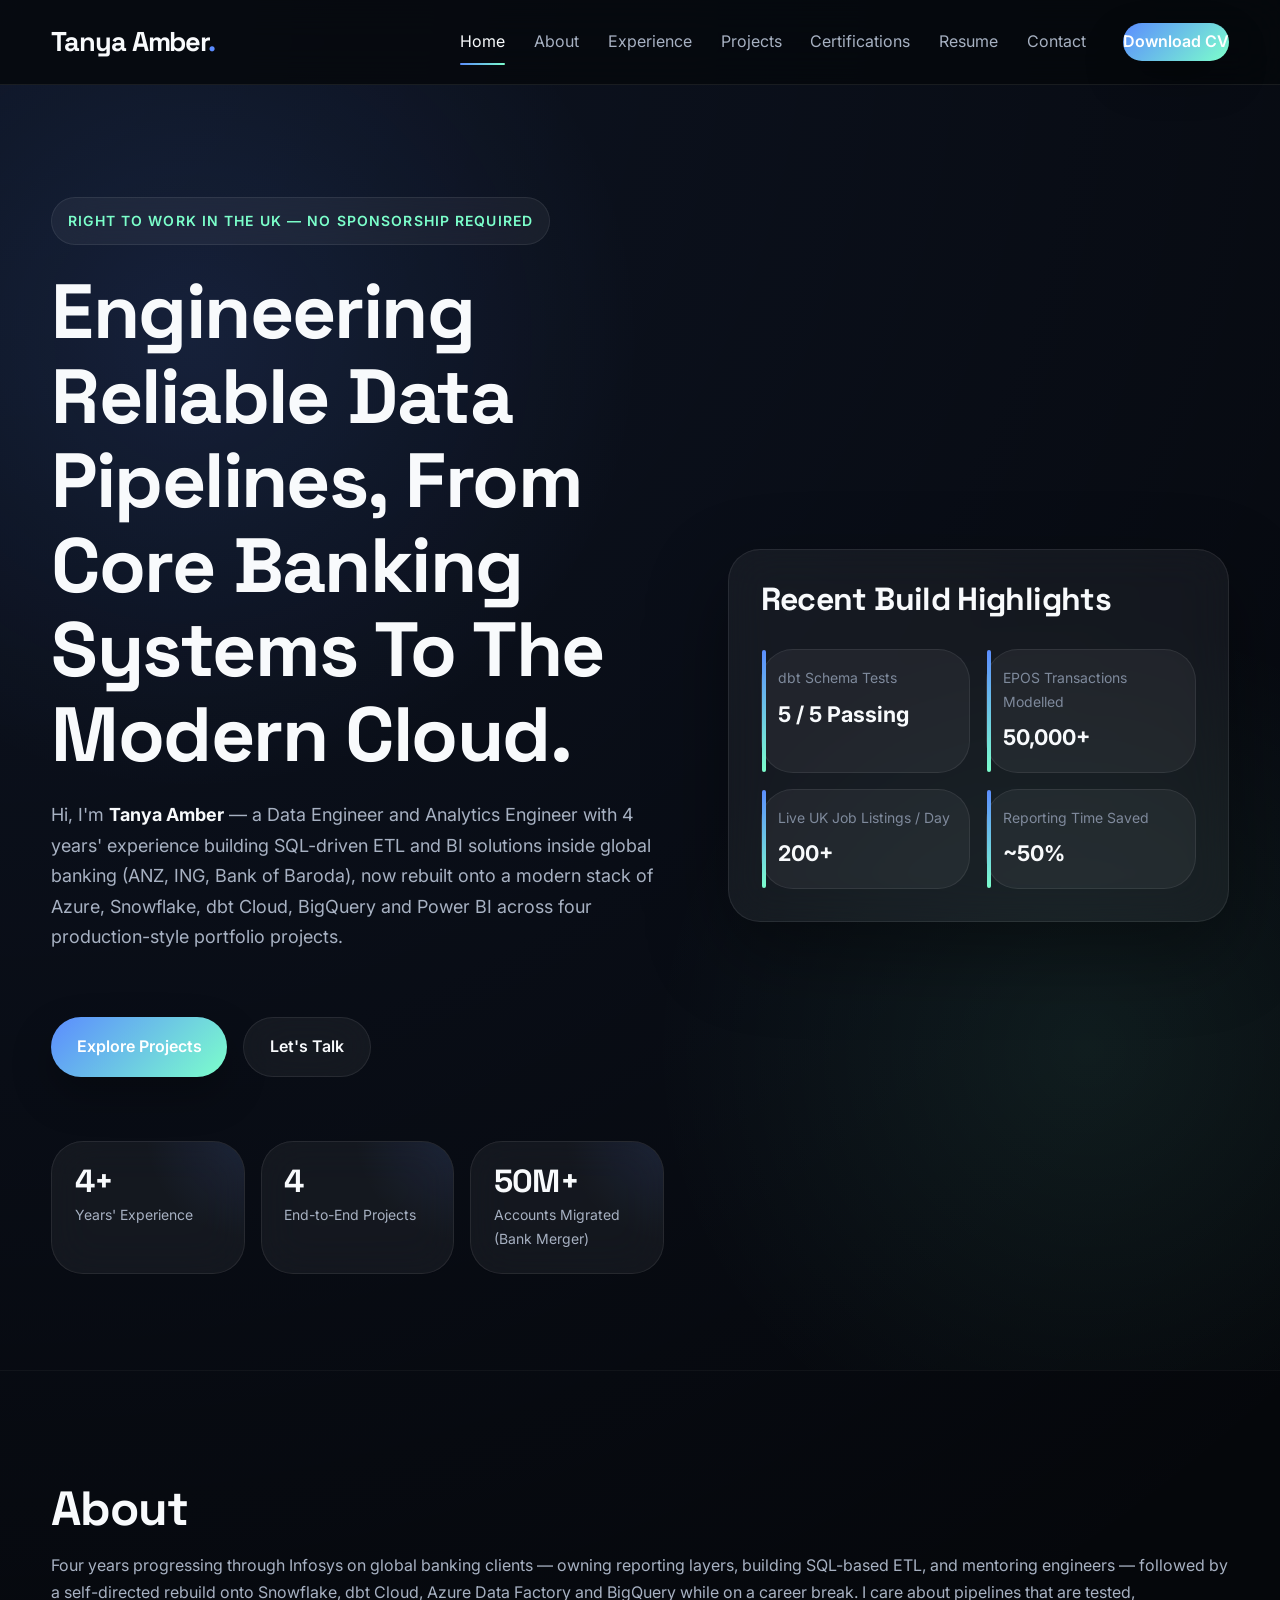
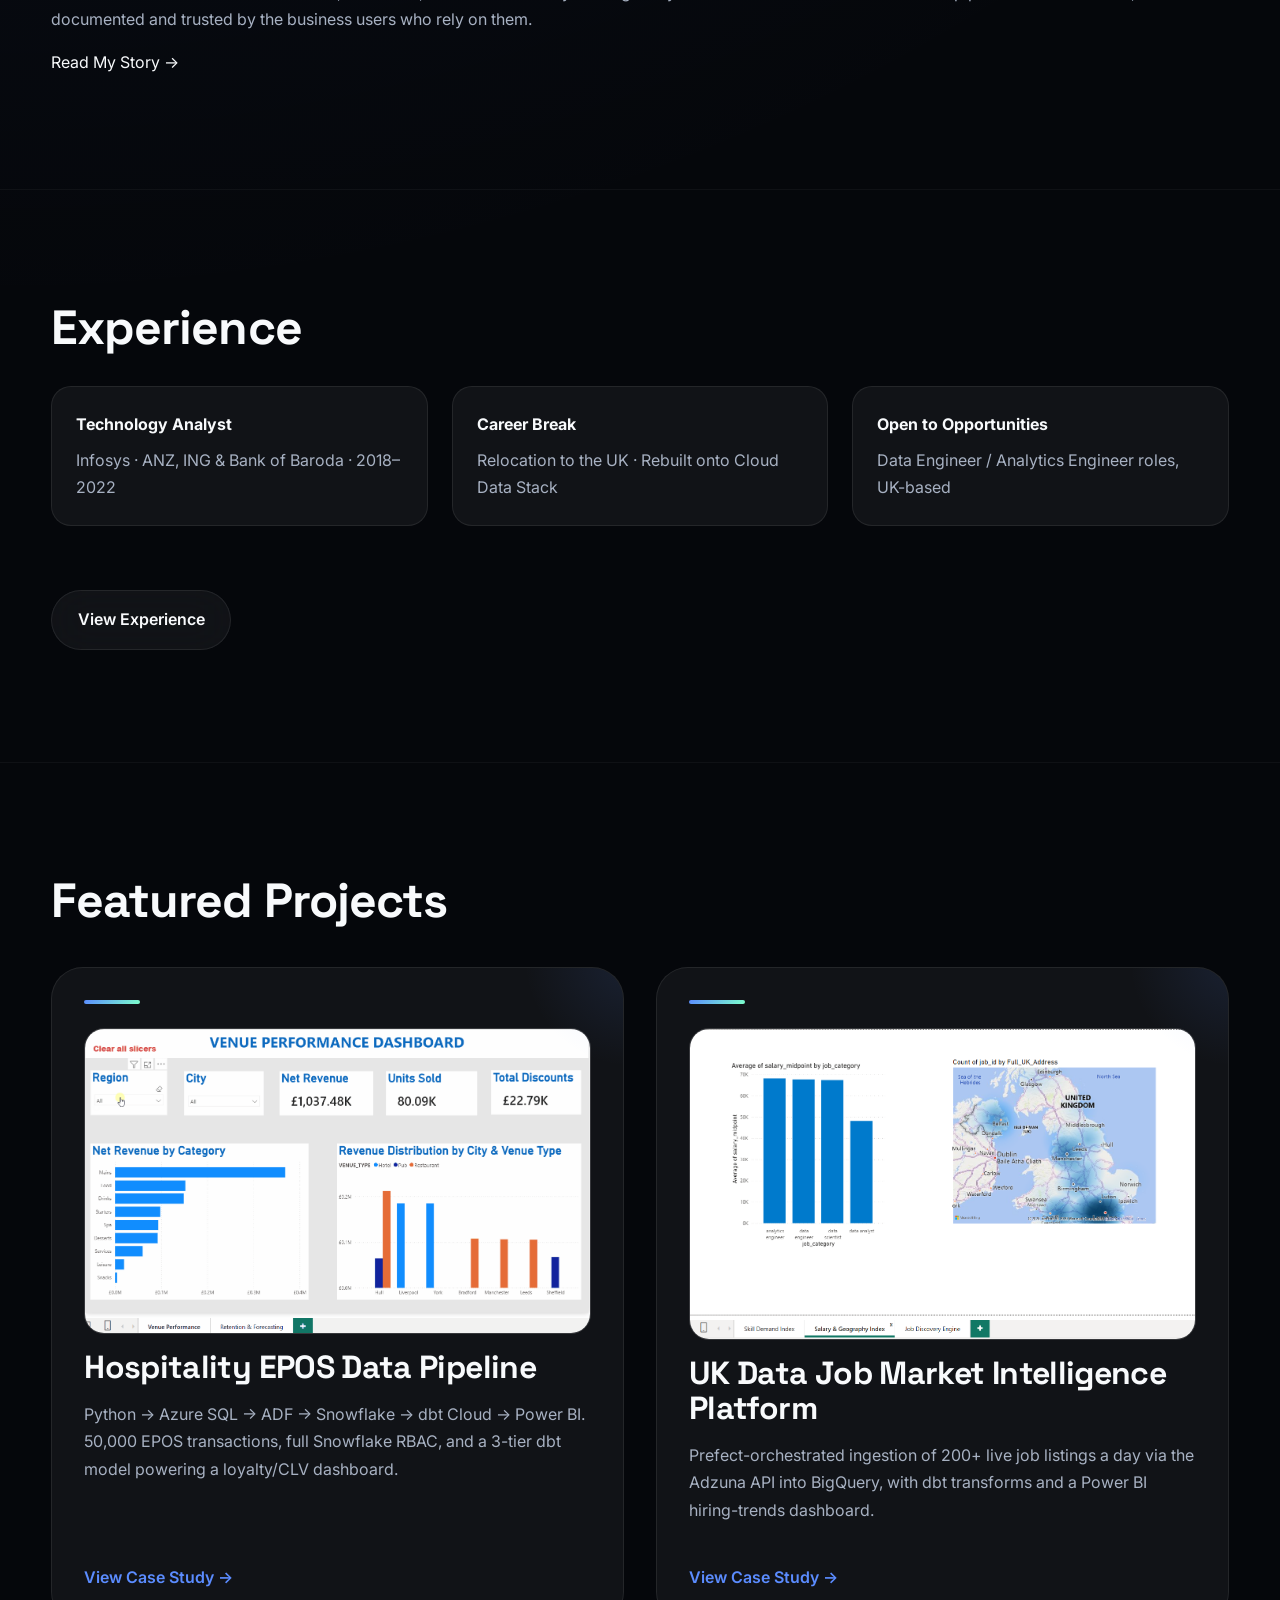
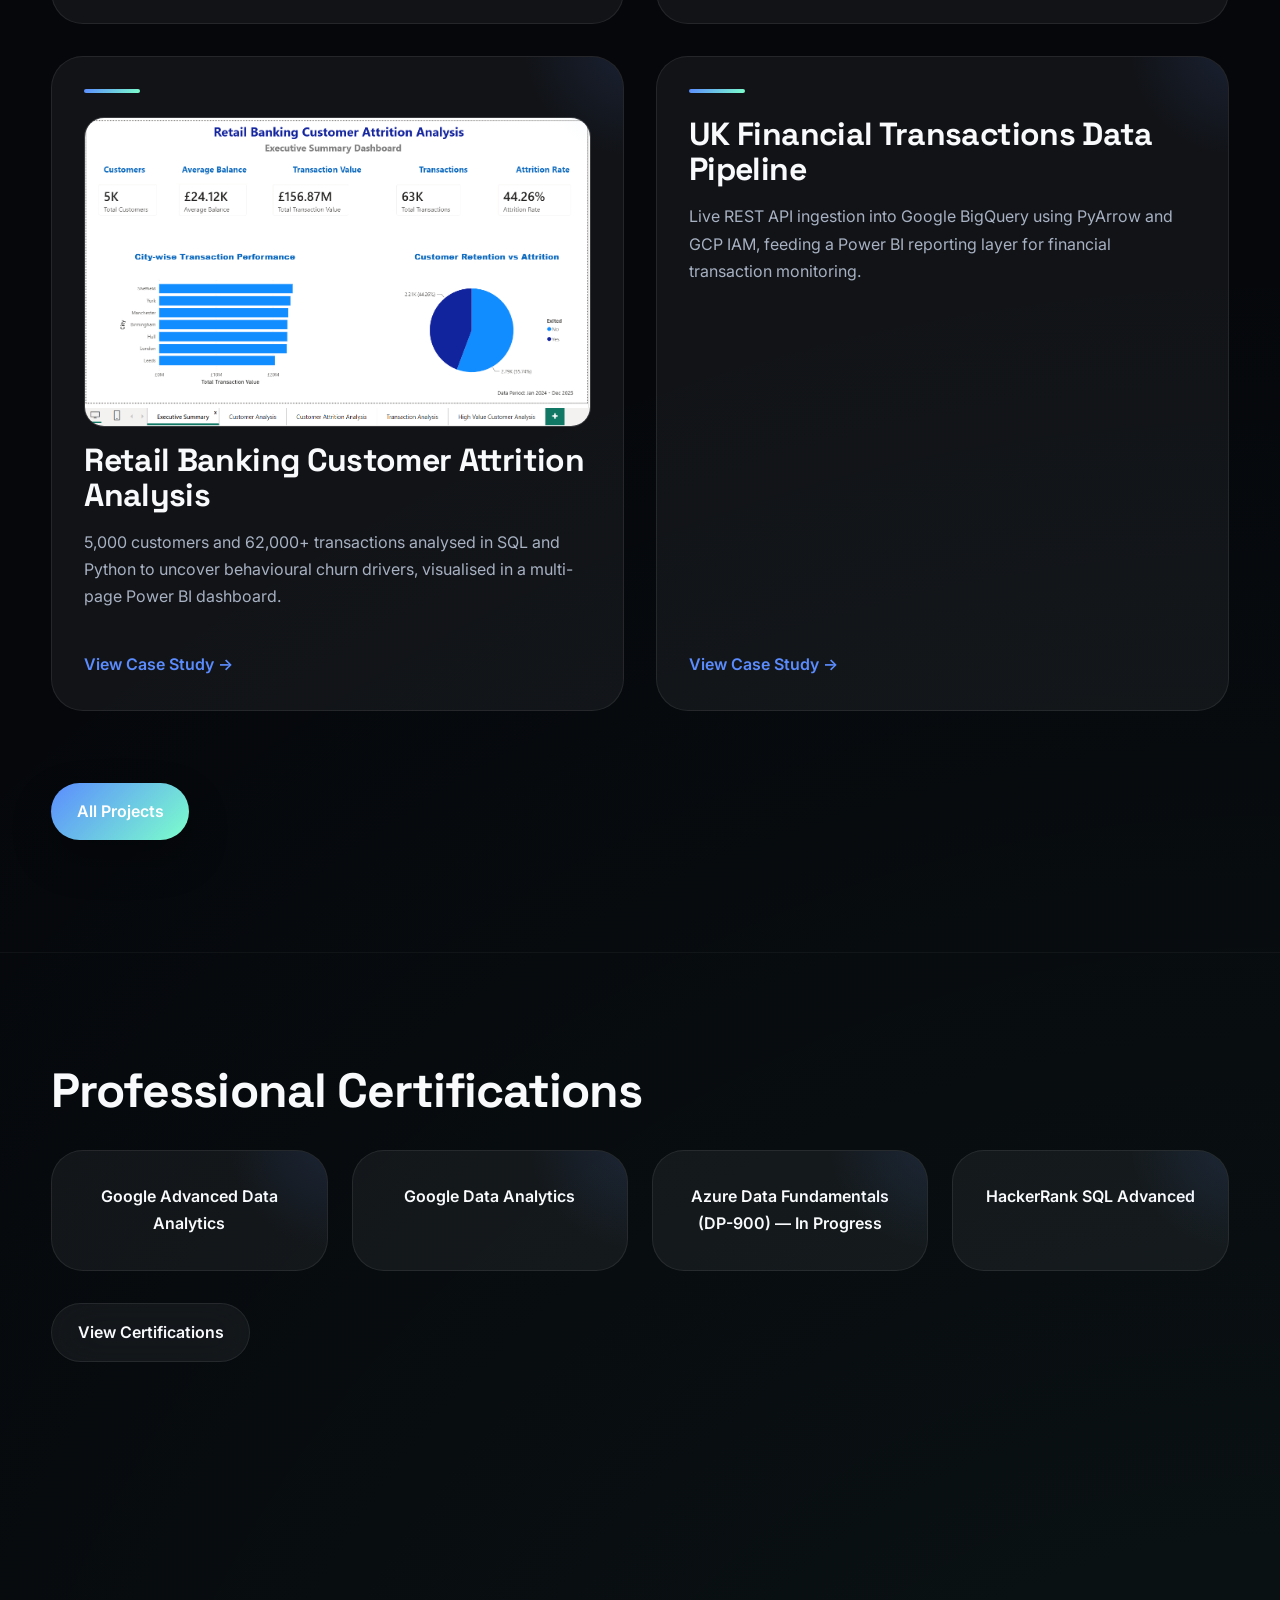
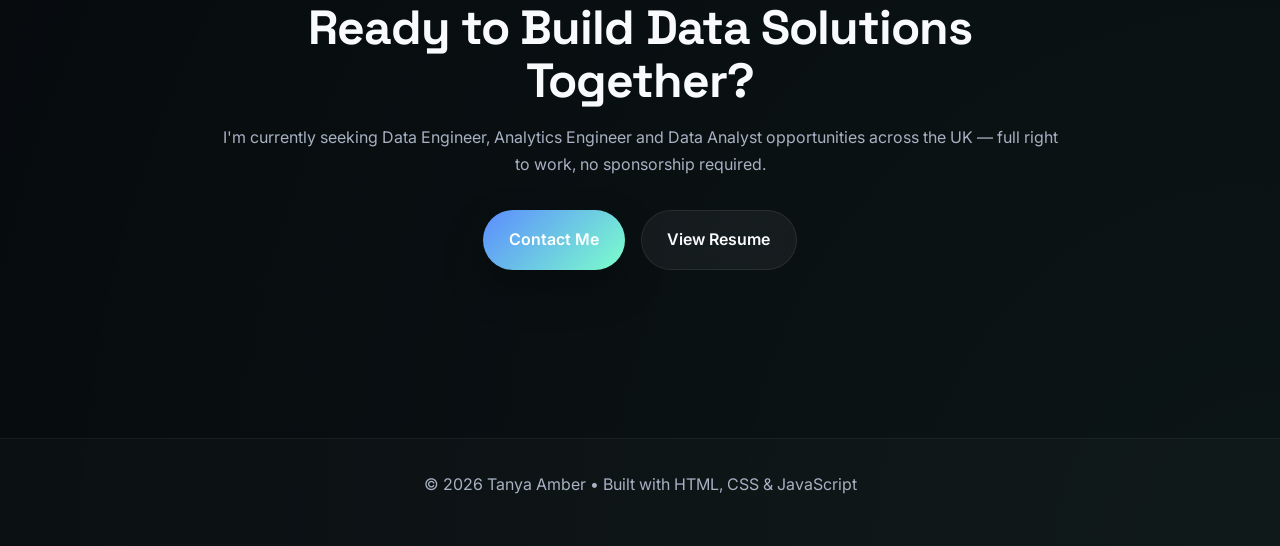
==== commit 879515e9: "Added real Power BI dashboard screenshots" ====
--- a/index.html
+++ b/index.html
@@ -175,18 +175,21 @@
 <div class="project-grid">
 
 <article class="project-card">
+<img src="assets/screenshots/hospitality/dashboard-demo.gif" alt="Hospitality EPOS Power BI dashboard demo" style="width:100%;border-radius:var(--radius-md);margin-bottom:1rem;border:1px solid var(--color-border-strong);">
 <h3>Hospitality EPOS Data Pipeline</h3>
 <p>Python → Azure SQL → ADF → Snowflake → dbt Cloud → Power BI. 50,000 EPOS transactions, full Snowflake RBAC, and a 3-tier dbt model powering a loyalty/CLV dashboard.</p>
 <a href="projects/hospitality-epos-pipeline.html">View Case Study →</a>
 </article>
 
 <article class="project-card">
+<img src="assets/screenshots/job-market/salary-geography.png" alt="UK Data Job Market salary and geography dashboard" style="width:100%;border-radius:var(--radius-md);margin-bottom:1rem;border:1px solid var(--color-border-strong);">
 <h3>UK Data Job Market Intelligence Platform</h3>
 <p>Prefect-orchestrated ingestion of 200+ live job listings a day via the Adzuna API into BigQuery, with dbt transforms and a Power BI hiring-trends dashboard.</p>
 <a href="projects/uk-data-job-market-platform.html">View Case Study →</a>
 </article>
 
 <article class="project-card">
+<img src="assets/screenshots/retail-banking/01-executive-summary.png" alt="Retail Banking attrition analysis executive summary dashboard" style="width:100%;border-radius:var(--radius-md);margin-bottom:1rem;border:1px solid var(--color-border-strong);">
 <h3>Retail Banking Customer Attrition Analysis</h3>
 <p>5,000 customers and 62,000+ transactions analysed in SQL and Python to uncover behavioural churn drivers, visualised in a multi-page Power BI dashboard.</p>
 <a href="projects/retail-banking.html">View Case Study →</a>
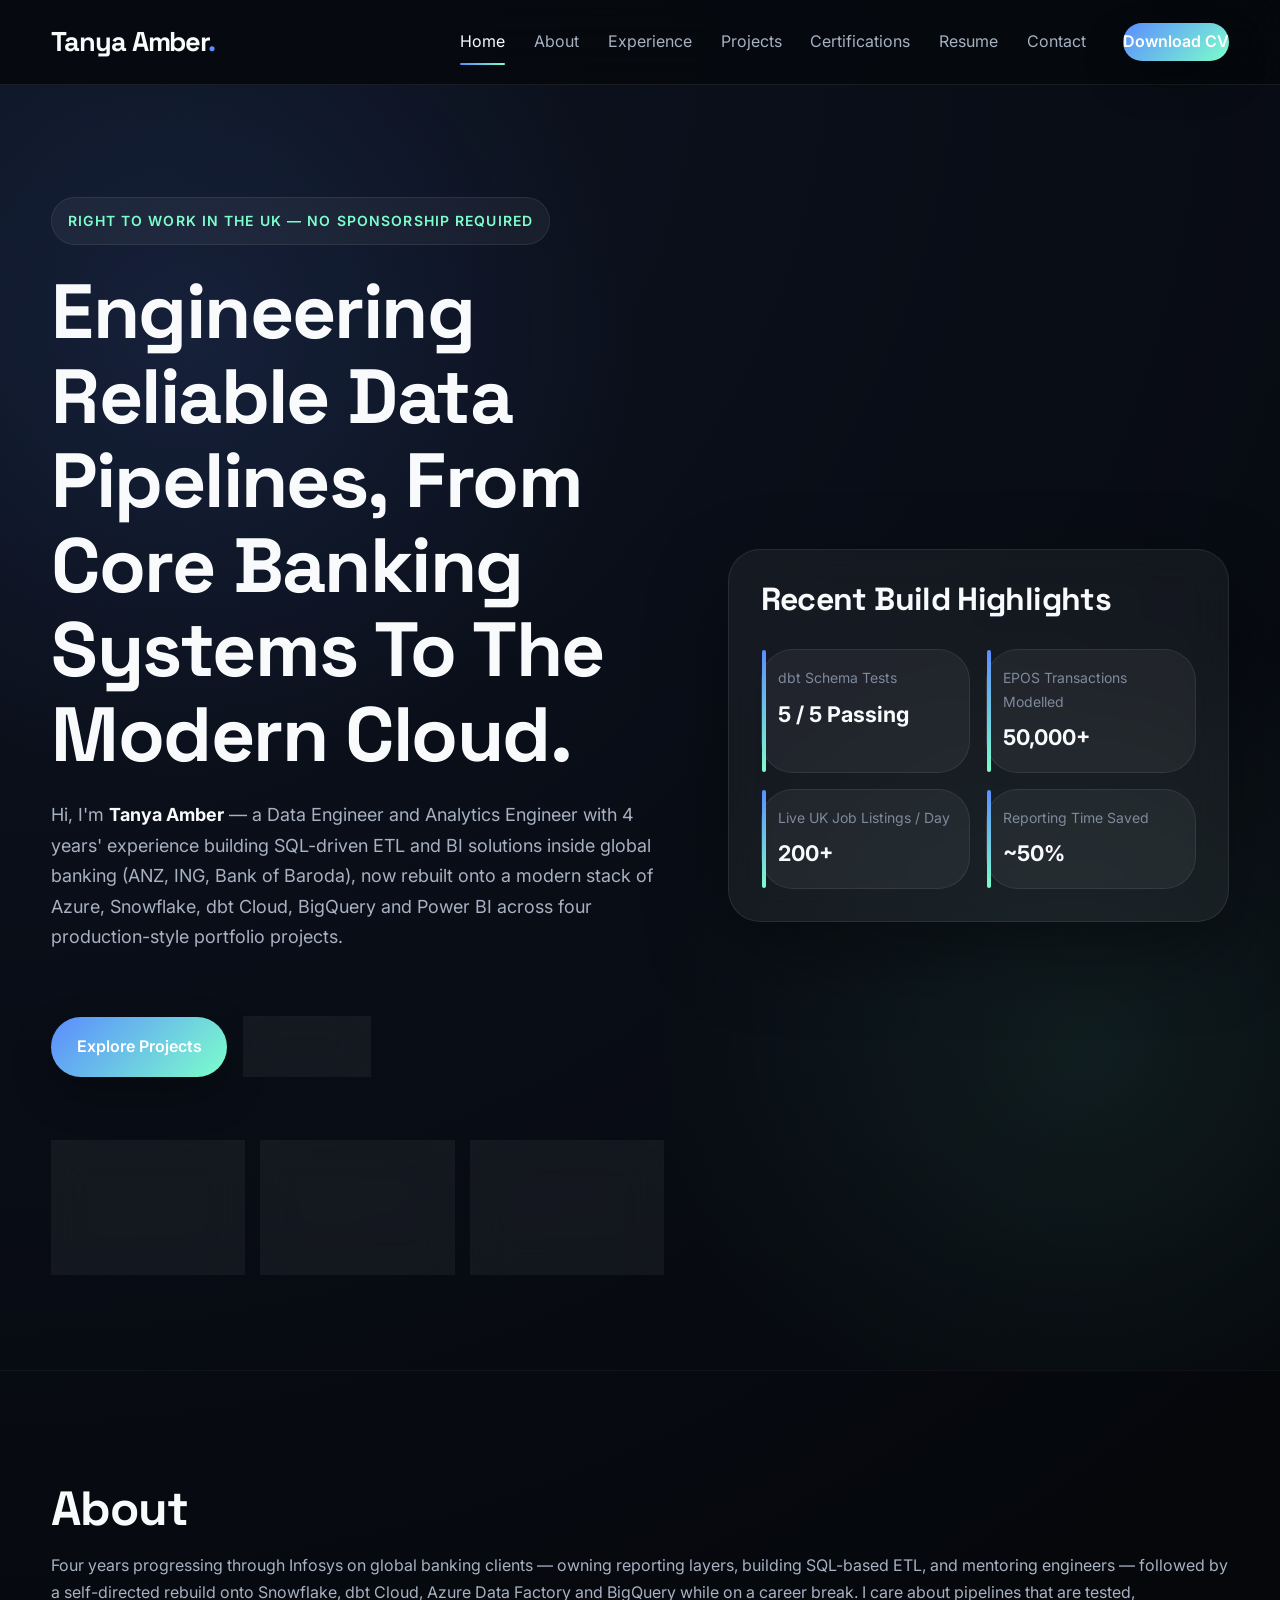
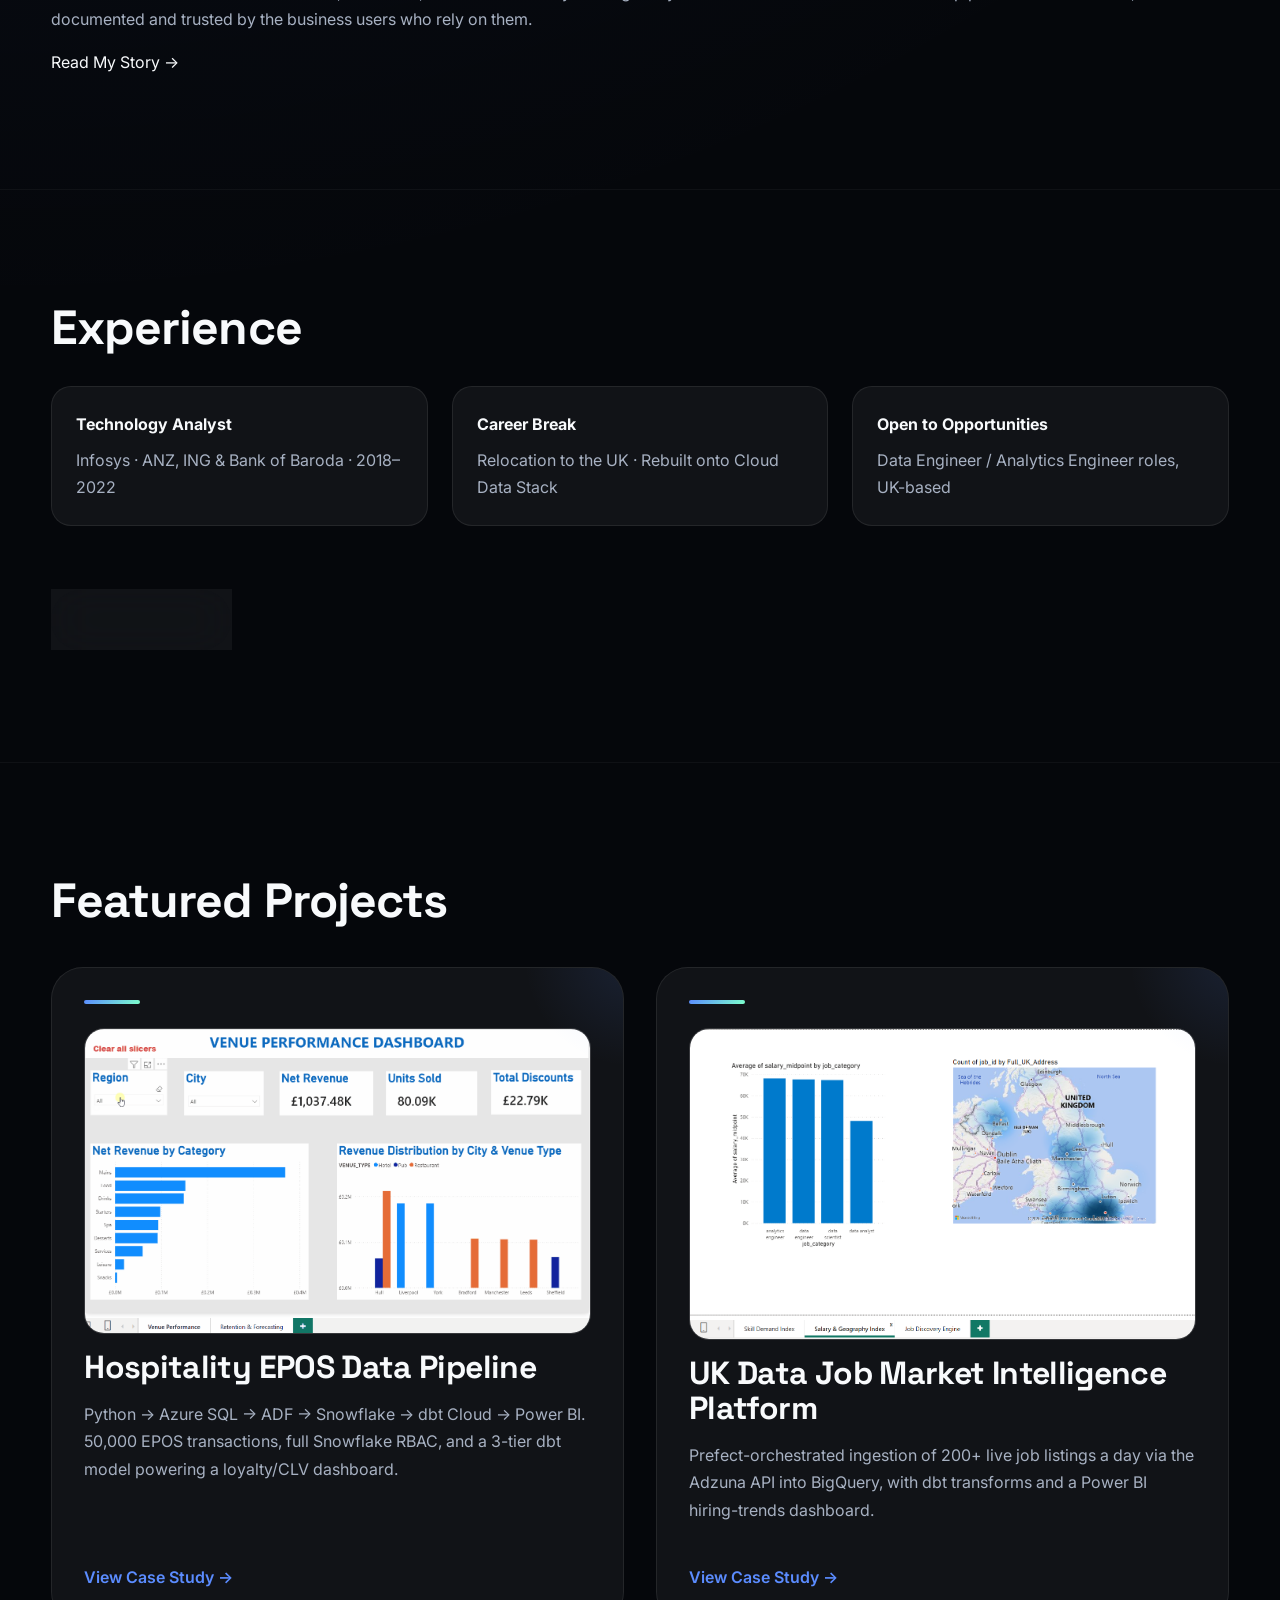
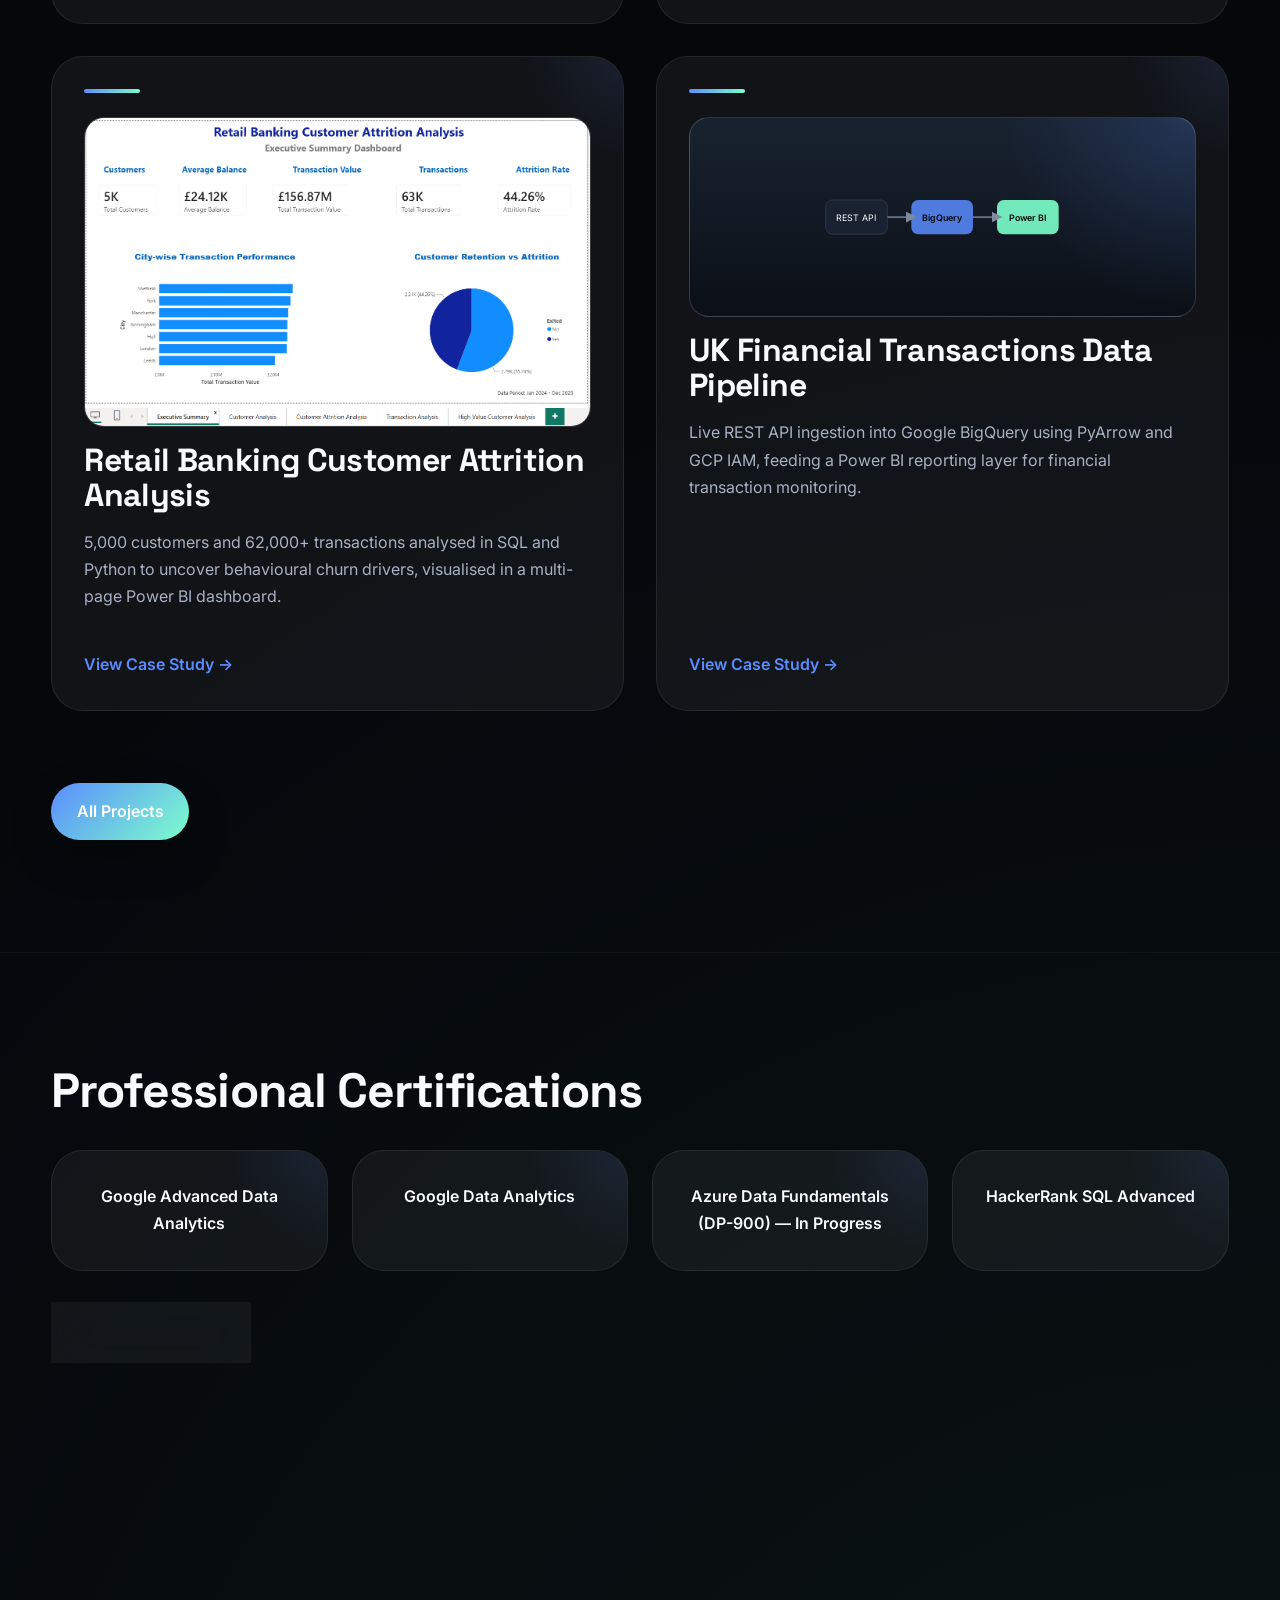
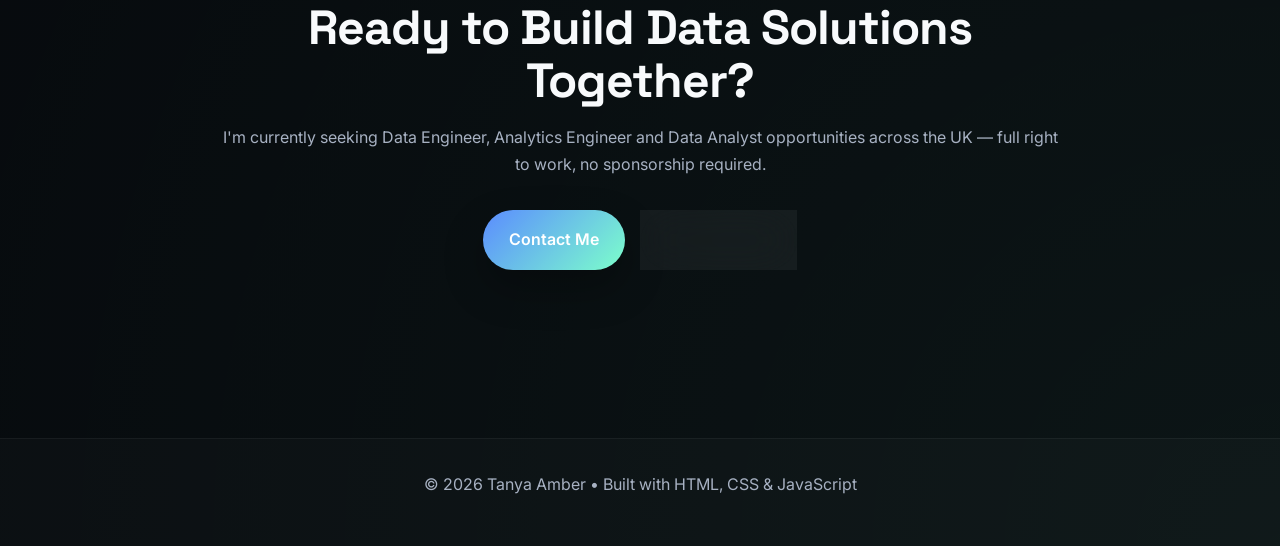
==== commit f0a033c7: "Project navigation modified" ====
--- a/index.html
+++ b/index.html
@@ -196,6 +196,23 @@
 </article>
 
 <article class="project-card">
+<div style="width:100%;height:200px;border-radius:var(--radius-md);margin-bottom:1rem;border:1px solid var(--color-border-strong);background:radial-gradient(circle at top right,rgba(91,140,255,.18),transparent 35%),linear-gradient(180deg,#182230,#0b1017);display:flex;align-items:center;justify-content:center;">
+<svg viewBox="0 0 400 260" width="90%" height="90%" role="img" aria-label="Pipeline diagram from REST API to BigQuery to Power BI">
+<rect x="30" y="105" width="90" height="50" rx="10" fill="var(--color-surface-2)" stroke="var(--color-border-strong)"/>
+<text x="75" y="135" text-anchor="middle" fill="var(--color-text)" font-family="Inter, sans-serif" font-size="13">REST API</text>
+<rect x="155" y="105" width="90" height="50" rx="10" fill="var(--color-primary)" opacity="0.85"/>
+<text x="200" y="135" text-anchor="middle" fill="#05070B" font-family="Inter, sans-serif" font-size="13" font-weight="600">BigQuery</text>
+<rect x="280" y="105" width="90" height="50" rx="10" fill="var(--color-accent)" opacity="0.9"/>
+<text x="325" y="135" text-anchor="middle" fill="#05070B" font-family="Inter, sans-serif" font-size="13" font-weight="600">Power BI</text>
+<path d="M120,130 L155,130" stroke="var(--color-text-soft)" stroke-width="2" marker-end="url(#arrow)"/>
+<path d="M245,130 L280,130" stroke="var(--color-text-soft)" stroke-width="2" marker-end="url(#arrow)"/>
+<defs>
+<marker id="arrow" markerWidth="8" markerHeight="8" refX="4" refY="4" orient="auto">
+<path d="M0,0 L8,4 L0,8 Z" fill="var(--color-text-soft)"/>
+</marker>
+</defs>
+</svg>
+</div>
 <h3>UK Financial Transactions Data Pipeline</h3>
 <p>Live REST API ingestion into Google BigQuery using PyArrow and GCP IAM, feeding a Power BI reporting layer for financial transaction monitoring.</p>
 <a href="projects/uk-financial-data-pipeline.html">View Case Study →</a>
